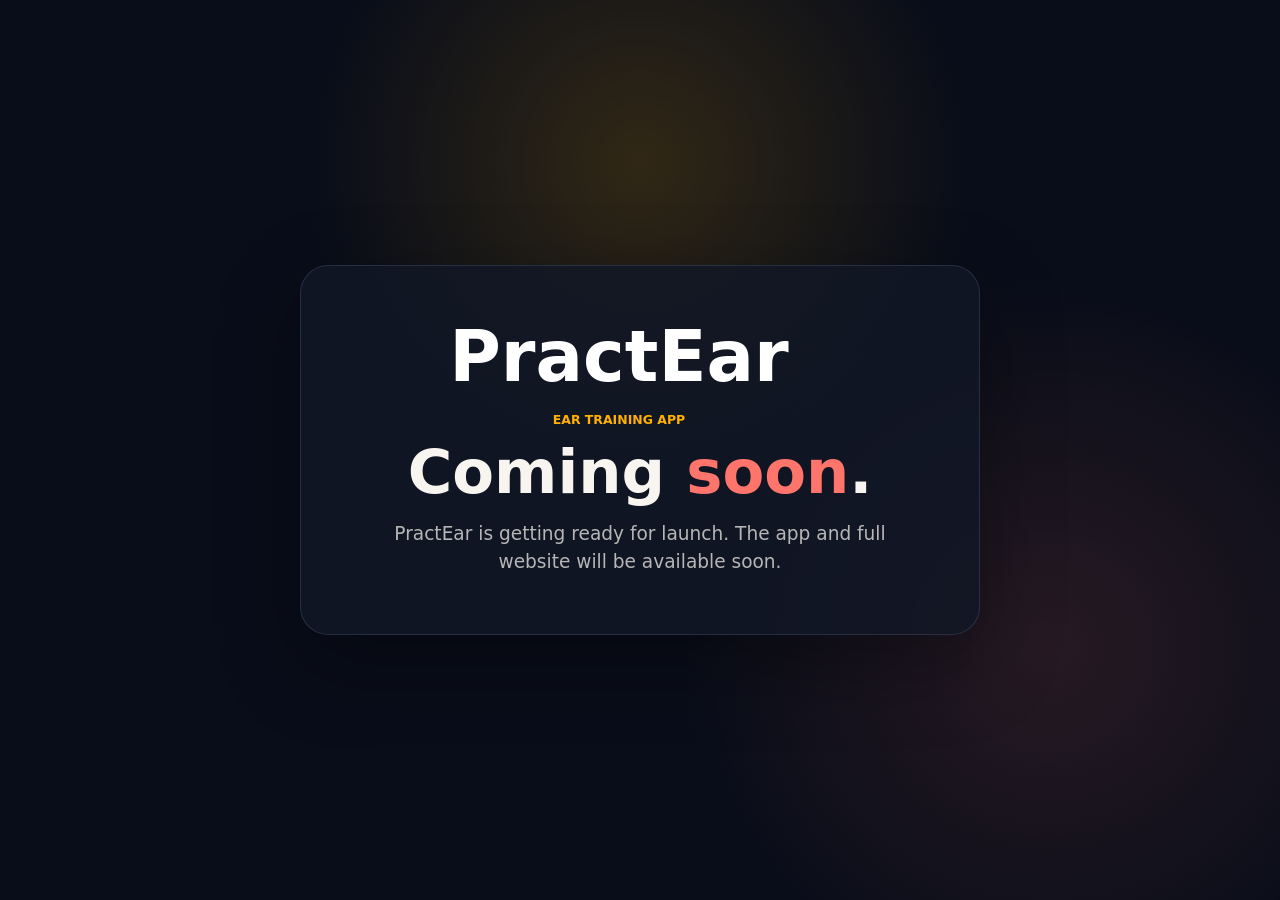
==== index.html @ 3c2254d3 "Rename index to index.html" ====
<!doctype html>
<html lang="en">
  <head>
    <meta charset="utf-8">
    <meta name="viewport" content="width=device-width, initial-scale=1">
    <meta
      name="description"
      content="PractEar is coming soon."
    >
    <meta name="theme-color" content="#090d19">
    <title>PractEar | Coming Soon</title>
    <style>
      :root {
        --bg: #090d19;
        --surface: rgba(18, 24, 39, 0.82);
        --line: rgba(132, 154, 214, 0.18);
        --text: #f8f4ef;
        --text-soft: rgba(248, 244, 239, 0.72);
        --accent: #ffb000;
        --accent-2: #ff756b;
      }

      * {
        box-sizing: border-box;
      }

      html,
      body {
        min-height: 100%;
      }

      body {
        display: grid;
        min-height: 100vh;
        margin: 0;
        place-items: center;
        background:
          radial-gradient(circle at 50% 18%, rgba(255, 176, 0, 0.16), transparent 34%),
          radial-gradient(circle at 82% 72%, rgba(255, 117, 107, 0.12), transparent 30%),
          var(--bg);
        color: var(--text);
        font-family: Inter, ui-sans-serif, system-ui, -apple-system, BlinkMacSystemFont, "Segoe UI", sans-serif;
        line-height: 1.5;
        padding: 24px;
      }

      main {
        width: min(100%, 680px);
        padding: clamp(32px, 6vw, 58px);
        border: 1px solid var(--line);
        border-radius: 28px;
        background: var(--surface);
        box-shadow: 0 28px 80px rgba(0, 0, 0, 0.34);
        text-align: center;
      }

      .brand {
        margin: 0 0 20px;
        color: #fff;
        font-size: clamp(2.25rem, 7vw, 4.4rem);
        font-weight: 900;
        letter-spacing: 0;
        line-height: 0.95;
      }

      .eyebrow {
        margin: 0 0 12px;
        color: var(--accent);
        font-size: 0.78rem;
        font-weight: 900;
        letter-spacing: 0;
        text-transform: uppercase;
      }

      h1 {
        margin: 0;
        font-size: clamp(2rem, 6vw, 3.8rem);
        line-height: 1;
        letter-spacing: 0;
      }

      p {
        margin: 18px auto 0;
        max-width: 520px;
        color: var(--text-soft);
        font-size: clamp(1rem, 2.4vw, 1.16rem);
      }

      .accent {
        color: var(--accent-2);
      }
    </style>
  </head>
  <body>
    <main aria-labelledby="coming-soon-title">
      <p class="brand">PractEar</p>
      <p class="eyebrow">Ear Training App</p>
      <h1 id="coming-soon-title">Coming <span class="accent">soon</span>.</h1>
      <p>PractEar is getting ready for launch. The app and full website will be available soon.</p>
    </main>
  </body>
</html>
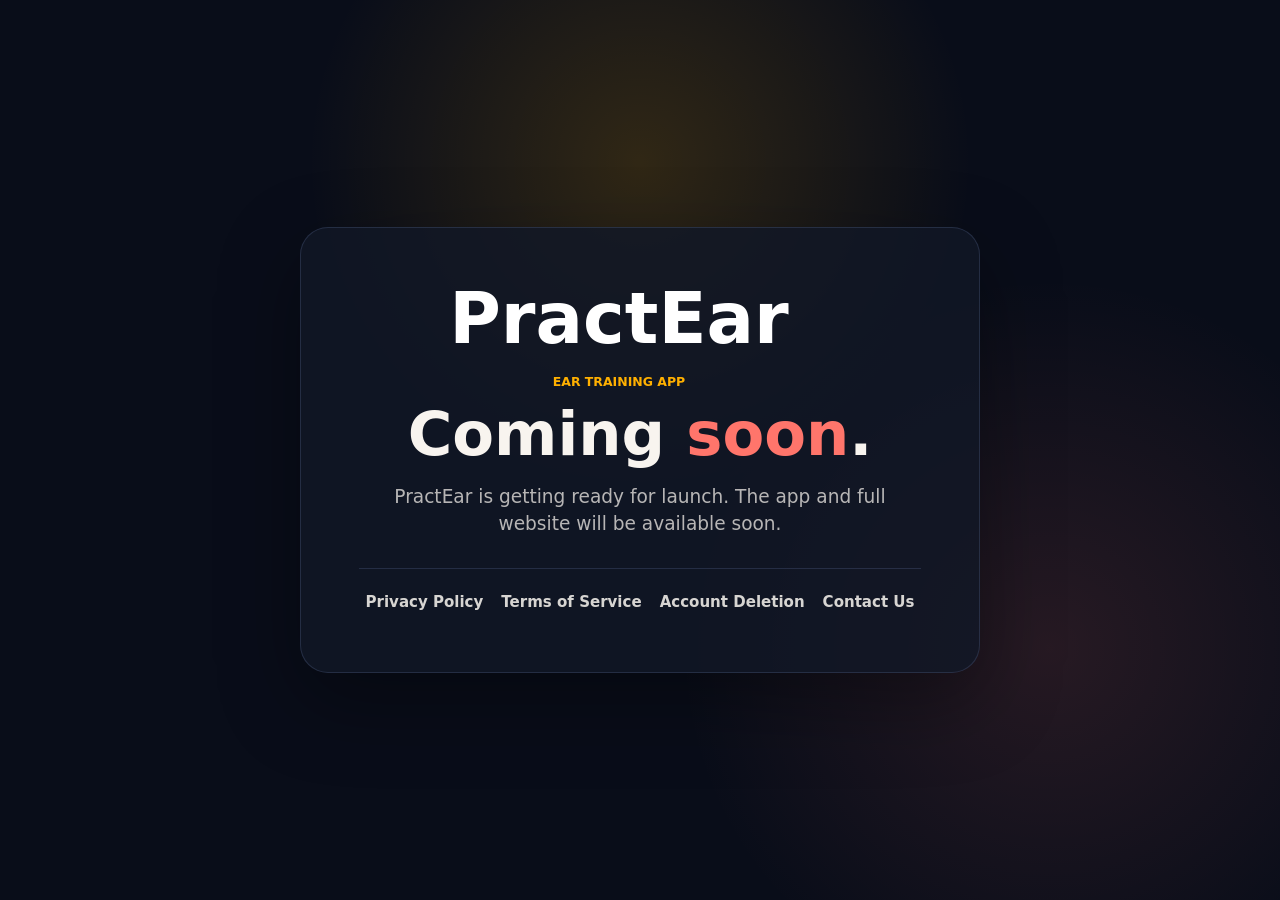
==== commit 8a0c2fa3: "Update index.html" ====
--- a/index.html
+++ b/index.html
@@ -89,6 +89,30 @@
       .accent {
         color: var(--accent-2);
       }
+
+      .legal-links {
+        display: flex;
+        flex-wrap: wrap;
+        justify-content: center;
+        gap: 12px 18px;
+        margin-top: 30px;
+        padding-top: 22px;
+        border-top: 1px solid var(--line);
+      }
+
+      .legal-links a {
+        color: rgba(248, 244, 239, 0.86);
+        font-size: 0.94rem;
+        font-weight: 700;
+        text-decoration: none;
+      }
+
+      .legal-links a:hover,
+      .legal-links a:focus-visible {
+        color: #fff;
+        text-decoration: underline;
+        text-underline-offset: 4px;
+      }
     </style>
   </head>
   <body>
@@ -97,6 +121,12 @@
       <p class="eyebrow">Ear Training App</p>
       <h1 id="coming-soon-title">Coming <span class="accent">soon</span>.</h1>
       <p>PractEar is getting ready for launch. The app and full website will be available soon.</p>
+      <nav class="legal-links" aria-label="Legal and support links">
+        <a href="/privacy-policy/">Privacy Policy</a>
+        <a href="/terms-of-service/">Terms of Service</a>
+        <a href="/account-deletion/">Account Deletion</a>
+        <a href="mailto:support@practear.com">Contact Us</a>
+      </nav>
     </main>
   </body>
 </html>
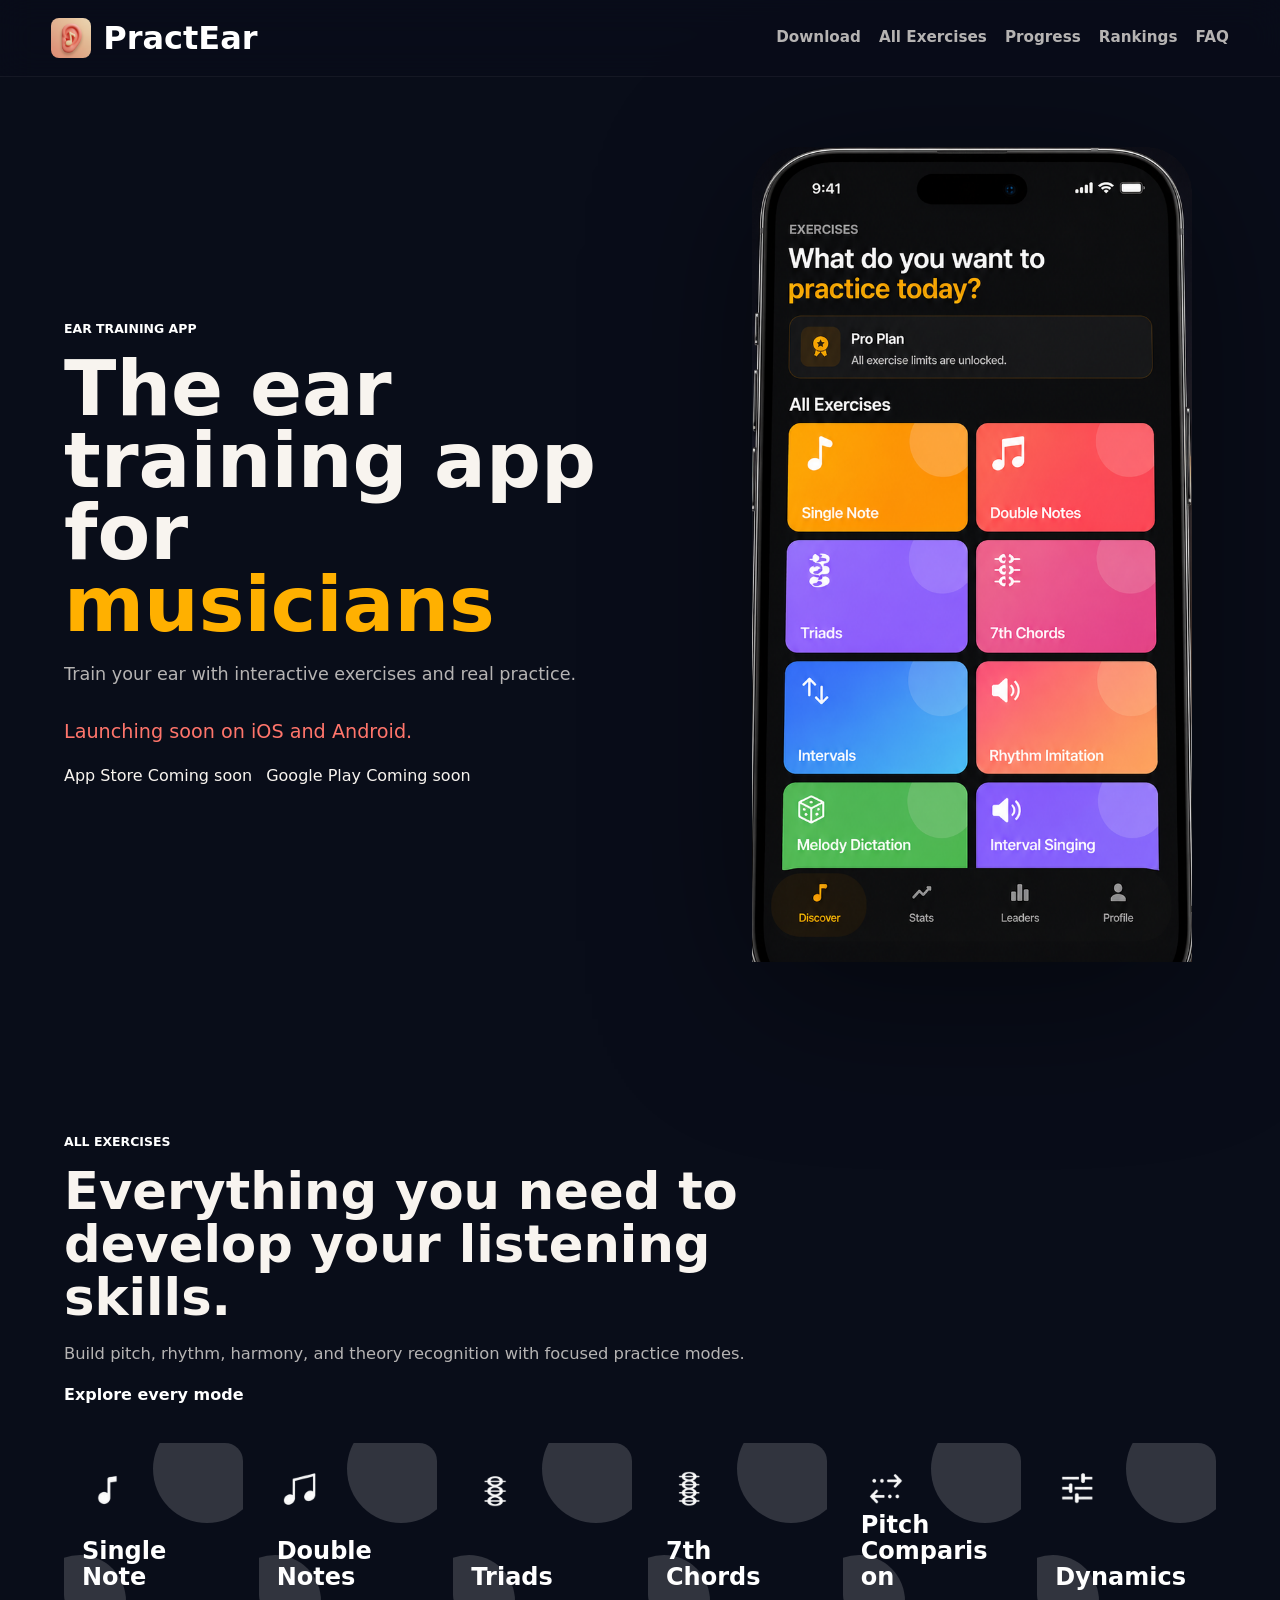
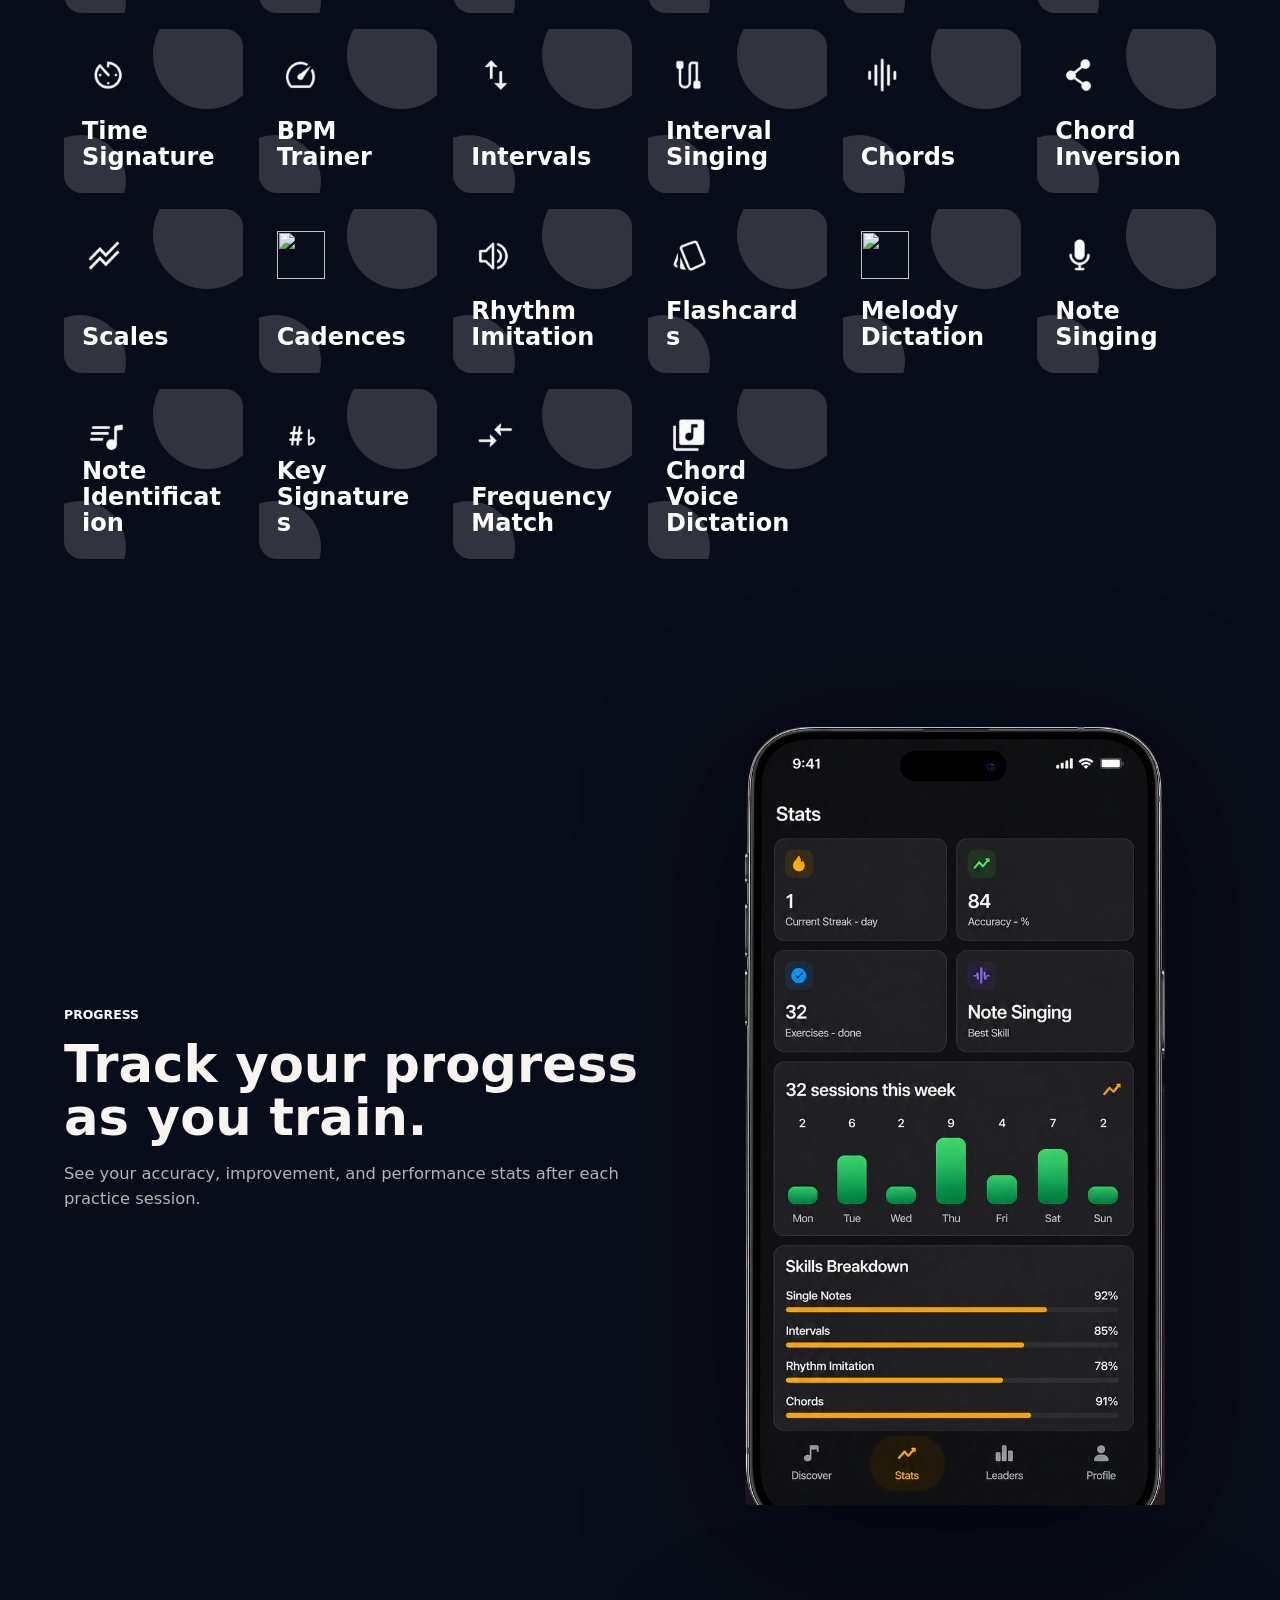
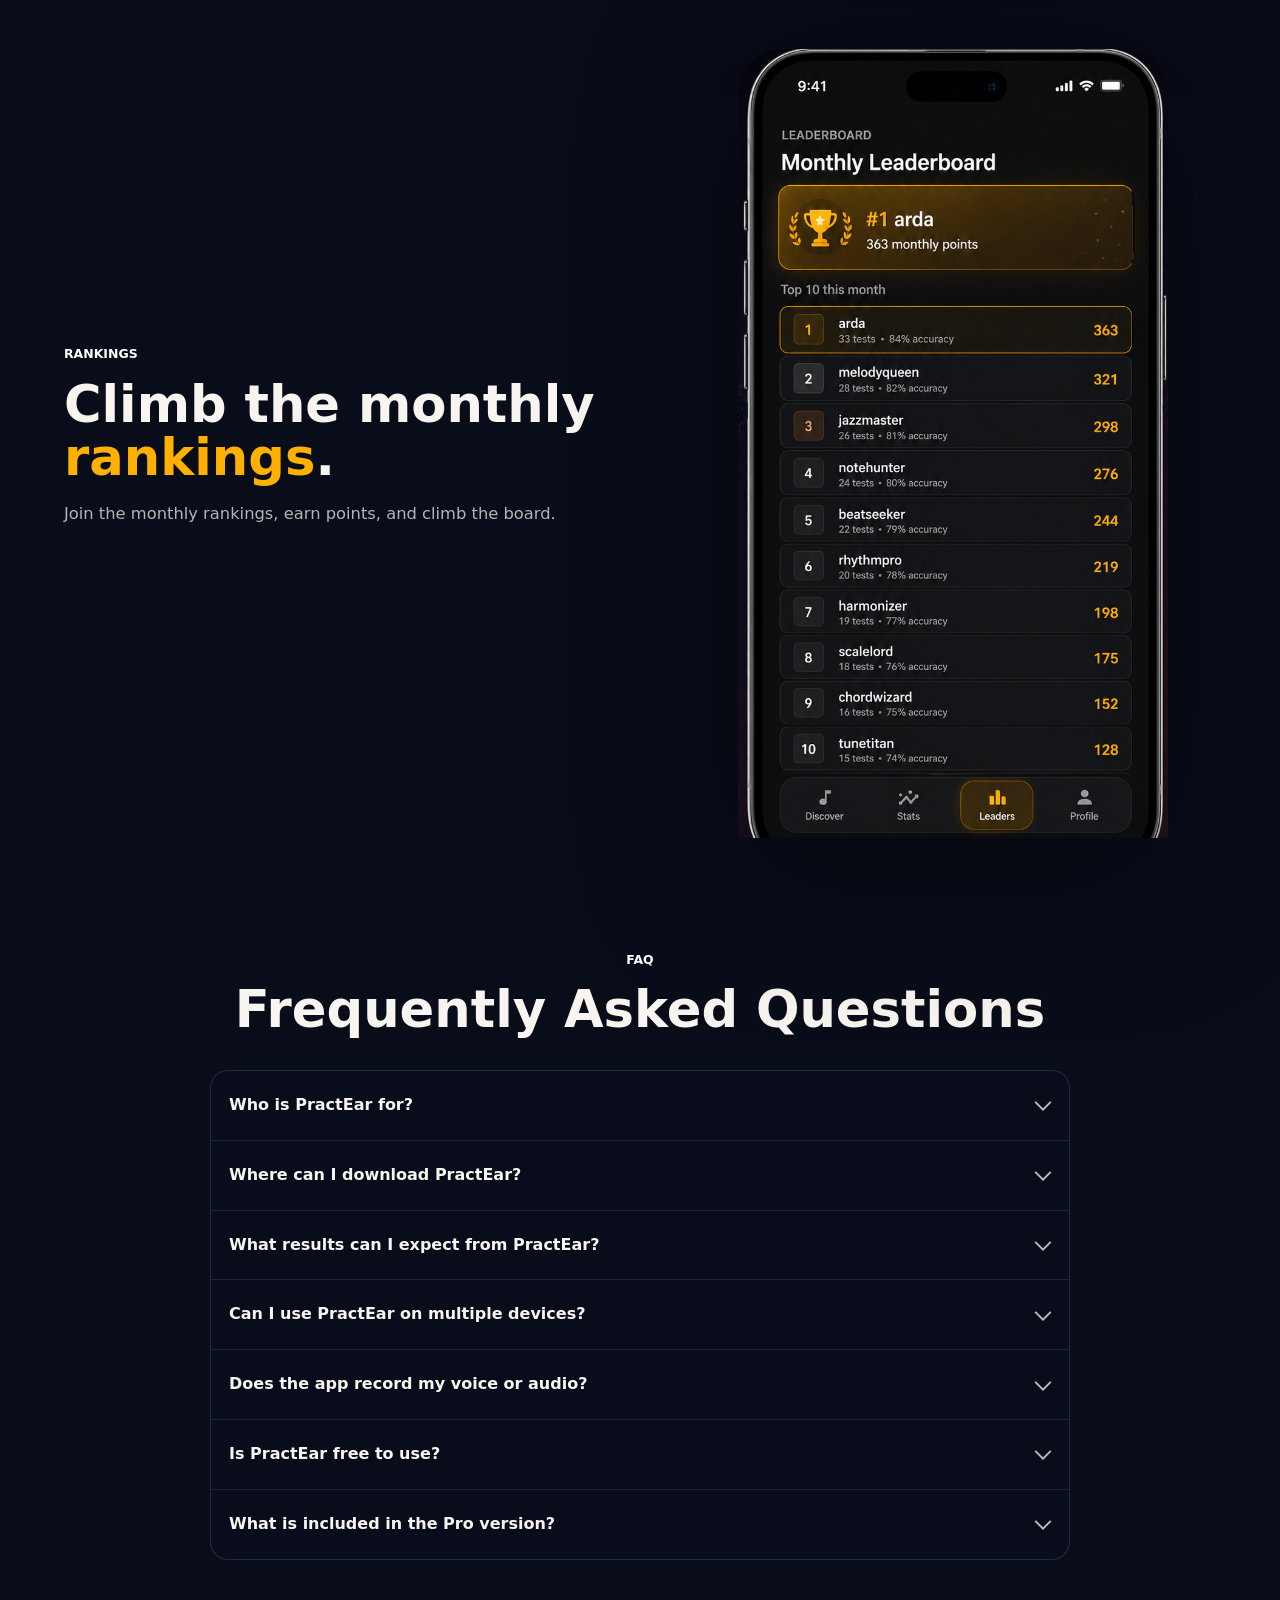
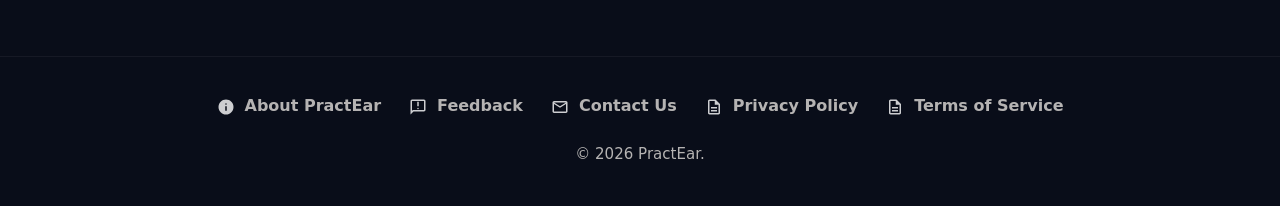
==== commit 003986f4: "Update index.html" ====
--- a/index.html
+++ b/index.html
@@ -5,128 +5,172 @@
     <meta name="viewport" content="width=device-width, initial-scale=1">
     <meta
       name="description"
-      content="PractEar is coming soon."
+      content="PractEar is an ear training app for musicians with interactive exercises, progress tracking, and monthly rankings."
     >
     <meta name="theme-color" content="#090d19">
-    <title>PractEar | Coming Soon</title>
-    <style>
-      :root {
-        --bg: #090d19;
-        --surface: rgba(18, 24, 39, 0.82);
-        --line: rgba(132, 154, 214, 0.18);
-        --text: #f8f4ef;
-        --text-soft: rgba(248, 244, 239, 0.72);
-        --accent: #ffb000;
-        --accent-2: #ff756b;
-      }
-
-      * {
-        box-sizing: border-box;
-      }
-
-      html,
-      body {
-        min-height: 100%;
-      }
-
-      body {
-        display: grid;
-        min-height: 100vh;
-        margin: 0;
-        place-items: center;
-        background:
-          radial-gradient(circle at 50% 18%, rgba(255, 176, 0, 0.16), transparent 34%),
-          radial-gradient(circle at 82% 72%, rgba(255, 117, 107, 0.12), transparent 30%),
-          var(--bg);
-        color: var(--text);
-        font-family: Inter, ui-sans-serif, system-ui, -apple-system, BlinkMacSystemFont, "Segoe UI", sans-serif;
-        line-height: 1.5;
-        padding: 24px;
-      }
-
-      main {
-        width: min(100%, 680px);
-        padding: clamp(32px, 6vw, 58px);
-        border: 1px solid var(--line);
-        border-radius: 28px;
-        background: var(--surface);
-        box-shadow: 0 28px 80px rgba(0, 0, 0, 0.34);
-        text-align: center;
-      }
-
-      .brand {
-        margin: 0 0 20px;
-        color: #fff;
-        font-size: clamp(2.25rem, 7vw, 4.4rem);
-        font-weight: 900;
-        letter-spacing: 0;
-        line-height: 0.95;
-      }
-
-      .eyebrow {
-        margin: 0 0 12px;
-        color: var(--accent);
-        font-size: 0.78rem;
-        font-weight: 900;
-        letter-spacing: 0;
-        text-transform: uppercase;
-      }
-
-      h1 {
-        margin: 0;
-        font-size: clamp(2rem, 6vw, 3.8rem);
-        line-height: 1;
-        letter-spacing: 0;
-      }
-
-      p {
-        margin: 18px auto 0;
-        max-width: 520px;
-        color: var(--text-soft);
-        font-size: clamp(1rem, 2.4vw, 1.16rem);
-      }
-
-      .accent {
-        color: var(--accent-2);
-      }
-
-      .legal-links {
-        display: flex;
-        flex-wrap: wrap;
-        justify-content: center;
-        gap: 12px 18px;
-        margin-top: 30px;
-        padding-top: 22px;
-        border-top: 1px solid var(--line);
-      }
-
-      .legal-links a {
-        color: rgba(248, 244, 239, 0.86);
-        font-size: 0.94rem;
-        font-weight: 700;
-        text-decoration: none;
-      }
-
-      .legal-links a:hover,
-      .legal-links a:focus-visible {
-        color: #fff;
-        text-decoration: underline;
-        text-underline-offset: 4px;
-      }
-    </style>
+    <title>PractEar | Ear Training App for Musicians</title>
+    <link rel="icon" href="assets/practear-logo.png">
+    <link rel="apple-touch-icon" href="assets/practear-logo.png">
+    <link rel="stylesheet" href="styles.css">
   </head>
   <body>
-    <main aria-labelledby="coming-soon-title">
-      <p class="brand">PractEar</p>
-      <p class="eyebrow">Ear Training App</p>
-      <h1 id="coming-soon-title">Coming <span class="accent">soon</span>.</h1>
-      <p>PractEar is getting ready for launch. The app and full website will be available soon.</p>
-      <nav class="legal-links" aria-label="Legal and support links">
-        <a href="/privacy-policy/">Privacy Policy</a>
-        <a href="/terms-of-service/">Terms of Service</a>
-        <a href="/account-deletion/">Account Deletion</a>
-        <a href="mailto:support@practear.com">Contact Us</a>
+    <header class="site-header">
+      <a class="brand" href="./" aria-label="PractEar home">
+        <img src="assets/practear-logo.png" alt="" aria-hidden="true">
+        <span>PractEar</span>
+      </a>
+      <nav class="nav-links" aria-label="Main navigation">
+        <a href="#download">Download</a>
+        <a href="#exercises">All Exercises</a>
+        <a href="#progress">Progress</a>
+        <a href="#leaderboard">Rankings</a>
+        <a href="#faq">FAQ</a>
       </nav>
+      <button class="menu-toggle" type="button" aria-label="Open menu" aria-expanded="false">
+        <span></span>
+        <span></span>
+        <span></span>
+      </button>
+    </header>
+
+    <div class="mobile-menu" hidden>
+      <a href="#download">Download</a>
+      <a href="#exercises">All Exercises</a>
+      <a href="#progress">Progress</a>
+      <a href="#leaderboard">Rankings</a>
+      <a href="#faq">FAQ</a>
+      <a href="about/">About</a>
+      <a href="feedback/">Feedback</a>
+    </div>
+
+    <main>
+      <section class="hero" id="download">
+        <div class="hero-copy">
+          <p class="eyebrow">Ear Training App</p>
+          <h1>The ear training app for <span class="accent">musicians</span></h1>
+          <p class="hero-lede">Train your ear with interactive exercises and real practice.</p>
+          <p class="hero-download">Launching soon on iOS and Android.</p>
+          <div class="hero-actions" aria-label="Store availability">
+            <span class="store-soon-badge" aria-label="App Store coming soon">
+              <span class="store-platform">App Store</span>
+              <span class="store-status">Coming soon</span>
+            </span>
+            <span class="store-soon-badge" aria-label="Google Play coming soon">
+              <span class="store-platform">Google Play</span>
+              <span class="store-status">Coming soon</span>
+            </span>
+          </div>
+        </div>
+        <div class="hero-showcase" aria-hidden="true">
+          <img class="phone-preview hero-phone-preview" src="assets/store-hero-phone.png" alt="">
+        </div>
+      </section>
+
+      <section class="section" id="exercises">
+        <div class="section-heading">
+          <p class="eyebrow">All Exercises</p>
+          <h2>Everything you need to develop your listening skills.</h2>
+          <p>Build pitch, rhythm, harmony, and theory recognition with focused practice modes.</p>
+          <a class="section-link" href="exercises/">Explore every mode</a>
+        </div>
+
+        <div class="exercise-grid large" aria-label="PractEar exercise modes">
+          <article class="exercise-card" style="--card-color: var(--ex-lilac)"><img class="exercise-icon" src="assets/exercise-icons/single-note.png" alt=""><strong>Single Note</strong></article>
+          <article class="exercise-card" style="--card-color: var(--ex-mustard)"><img class="exercise-icon" src="assets/exercise-icons/double-notes.png" alt=""><strong>Double Notes</strong></article>
+          <article class="exercise-card" style="--card-color: var(--ex-purple)"><img class="exercise-icon" src="assets/exercise-icons/triads.png" alt=""><strong>Triads</strong></article>
+          <article class="exercise-card" style="--card-color: var(--ex-orange)"><img class="exercise-icon" src="assets/exercise-icons/seventh-chords.png" alt=""><strong>7th Chords</strong></article>
+          <article class="exercise-card" style="--card-color: var(--ex-magenta)"><img class="exercise-icon" src="assets/exercise-icons/pitch-comparison.png" alt=""><strong>Pitch Comparison</strong></article>
+          <article class="exercise-card" style="--card-color: var(--ex-emerald)"><img class="exercise-icon" src="assets/exercise-icons/dynamics.png" alt=""><strong>Dynamics</strong></article>
+          <article class="exercise-card" style="--card-color: var(--ex-cyan)"><img class="exercise-icon" src="assets/exercise-icons/time-signature.png" alt=""><strong>Time Signature</strong></article>
+          <article class="exercise-card" style="--card-color: var(--ex-mustard)"><img class="exercise-icon" src="assets/exercise-icons/bpm-trainer.png" alt=""><strong>BPM Trainer</strong></article>
+          <article class="exercise-card" style="--card-color: var(--ex-orange)"><img class="exercise-icon" src="assets/exercise-icons/intervals.png" alt=""><strong>Intervals</strong></article>
+          <article class="exercise-card" style="--card-color: var(--ex-periwinkle)"><img class="exercise-icon" src="assets/exercise-icons/interval-singing.png" alt=""><strong>Interval Singing</strong></article>
+          <article class="exercise-card" style="--card-color: var(--ex-periwinkle)"><img class="exercise-icon" src="assets/exercise-icons/chords.png" alt=""><strong>Chords</strong></article>
+          <article class="exercise-card" style="--card-color: var(--ex-olive)"><img class="exercise-icon" src="assets/exercise-icons/chord-inversion.png" alt=""><strong>Chord Inversion</strong></article>
+          <article class="exercise-card" style="--card-color: var(--ex-teal)"><img class="exercise-icon" src="assets/exercise-icons/scales.png" alt=""><strong>Scales</strong></article>
+          <article class="exercise-card" style="--card-color: var(--ex-pink)"><img class="exercise-icon" src="assets/exercise-icons/cadences.png" alt=""><strong>Cadences</strong></article>
+          <article class="exercise-card" style="--card-color: var(--ex-rose)"><img class="exercise-icon" src="assets/exercise-icons/rhythm-imitation.png" alt=""><strong>Rhythm Imitation</strong></article>
+          <article class="exercise-card" style="--card-color: var(--ex-coral)"><img class="exercise-icon" src="assets/exercise-icons/flashcards.png" alt=""><strong>Flashcards</strong></article>
+          <article class="exercise-card" style="--card-color: var(--ex-amber)"><img class="exercise-icon" src="assets/exercise-icons/melody-dictation.png" alt=""><strong>Melody Dictation</strong></article>
+          <article class="exercise-card" style="--card-color: var(--ex-emerald)"><img class="exercise-icon" src="assets/exercise-icons/note-singing.png" alt=""><strong>Note Singing</strong></article>
+          <article class="exercise-card" style="--card-color: var(--ex-teal)"><img class="exercise-icon" src="assets/exercise-icons/note-identification.png" alt=""><strong>Note Identification</strong></article>
+          <article class="exercise-card" style="--card-color: var(--ex-green)"><img class="exercise-icon" src="assets/exercise-icons/key-signatures.png" alt=""><strong>Key Signatures</strong></article>
+          <article class="exercise-card" style="--card-color: var(--ex-coral)"><img class="exercise-icon" src="assets/exercise-icons/frequency-match.png" alt=""><strong>Frequency Match</strong></article>
+          <article class="exercise-card" style="--card-color: var(--ex-blue)"><img class="exercise-icon" src="assets/exercise-icons/chord-voice-dictation.png" alt=""><strong>Chord Voice Dictation</strong></article>
+        </div>
+      </section>
+
+      <section class="section progress-section" id="progress">
+        <div class="section-heading">
+          <p class="eyebrow">Progress</p>
+          <h2>Track your progress as you train.</h2>
+          <p>See your accuracy, improvement, and performance stats after each practice session.</p>
+        </div>
+        <div class="progress-visual">
+          <img class="phone-preview progress-phone-preview" src="assets/store-progress-phone.png" alt="PractEar weekly progress screen preview">
+        </div>
+      </section>
+
+      <section class="section leaderboard-section" id="leaderboard">
+        <div class="section-heading">
+          <p class="eyebrow">Rankings</p>
+          <h2>Climb the monthly <span class="accent">rankings</span>.</h2>
+          <p>Join the monthly rankings, earn points, and climb the board.</p>
+        </div>
+        <div class="leaderboard-visual">
+          <img class="phone-preview leaderboard-phone-preview" src="assets/leaderboard-phone.png" alt="PractEar monthly rankings screen preview">
+        </div>
+      </section>
+
+      <section class="section faq-section" id="faq">
+        <div class="section-heading centered">
+          <p class="eyebrow">FAQ</p>
+          <h2>Frequently Asked Questions</h2>
+        </div>
+        <div class="faq-list">
+          <details>
+            <summary>Who is PractEar for?</summary>
+            <p>PractEar is designed for anyone who wants to improve their musical ear, from complete beginners to experienced musicians.</p>
+          </details>
+          <details>
+            <summary>Where can I download PractEar?</summary>
+            <p>PractEar will be available on the App Store and Google Play. Stay tuned for the official release.</p>
+          </details>
+          <details>
+            <summary>What results can I expect from PractEar?</summary>
+            <p>With consistent practice, you will improve your ability to recognize intervals, chords, scales, and rhythms.</p>
+          </details>
+          <details>
+            <summary>Can I use PractEar on multiple devices?</summary>
+            <p>Yes. When you sign in with the same account, your progress can be synced across multiple devices. Sync availability may vary depending on platform support.</p>
+          </details>
+          <details>
+            <summary>Does the app record my voice or audio?</summary>
+            <p>No. PractEar uses your microphone for real-time analysis during exercises, but no audio is recorded, stored, or shared.</p>
+          </details>
+          <details>
+            <summary>Is PractEar free to use?</summary>
+            <p>PractEar offers a free version with limited features. You can upgrade to Pro to unlock the full experience.</p>
+          </details>
+          <details>
+            <summary>What is included in the Pro version?</summary>
+            <p>The Pro version unlocks all exercises and allows unlimited practice sessions.</p>
+          </details>
+        </div>
+      </section>
     </main>
+
+    <footer class="site-footer">
+      <div class="footer-links" aria-label="Footer navigation">
+        <a class="footer-link" href="about/"><span class="footer-icon" aria-hidden="true"><svg xmlns="http://www.w3.org/2000/svg" viewBox="0 -960 960 960"><path d="M440-280h80v-240h-80v240Zm40-320q17 0 28.5-11.5T520-640q0-17-11.5-28.5T480-680q-17 0-28.5 11.5T440-640q0 17 11.5 28.5T480-600Zm0 520q-83 0-156-31.5T197-197q-54-54-85.5-127T80-480q0-83 31.5-156T197-763q54-54 127-85.5T480-880q83 0 156 31.5T763-763q54 54 85.5 127T880-480q0 83-31.5 156T763-197q-54 54-127 85.5T480-80Z"/></svg></span>About PractEar</a>
+        <a class="footer-link" href="feedback/"><span class="footer-icon" aria-hidden="true"><svg xmlns="http://www.w3.org/2000/svg" viewBox="0 -960 960 960"><path d="M480-360q17 0 28.5-11.5T520-400q0-17-11.5-28.5T480-440q-17 0-28.5 11.5T440-400q0 17 11.5 28.5T480-360Zm-40-160h80v-240h-80v240ZM80-80v-720q0-33 23.5-56.5T160-880h640q33 0 56.5 23.5T880-800v480q0 33-23.5 56.5T800-240H240L80-80Zm126-240h594v-480H160v525l46-45Zm-46 0v-480 480Z"/></svg></span>Feedback</a>
+        <a class="footer-link" href="support/"><span class="footer-icon" aria-hidden="true"><svg xmlns="http://www.w3.org/2000/svg" viewBox="0 -960 960 960"><path d="M160-160q-33 0-56.5-23.5T80-240v-480q0-33 23.5-56.5T160-800h640q33 0 56.5 23.5T880-720v480q0 33-23.5 56.5T800-160H160Zm320-280L160-640v400h640v-400L480-440Zm0-80 320-200H160l320 200ZM160-640v-80 480-400Z"/></svg></span>Contact Us</a>
+        <a class="footer-link" href="privacy-policy/"><span class="footer-icon" aria-hidden="true"><svg xmlns="http://www.w3.org/2000/svg" viewBox="0 -960 960 960"><path d="M320-240h320v-80H320v80Zm0-160h320v-80H320v80ZM240-80q-33 0-56.5-23.5T160-160v-640q0-33 23.5-56.5T240-880h320l240 240v480q0 33-23.5 56.5T720-80H240Zm280-520v-200H240v640h480v-440H520ZM240-800v200-200 640-640Z"/></svg></span>Privacy Policy</a>
+        <a class="footer-link" href="terms-of-service/"><span class="footer-icon" aria-hidden="true"><svg xmlns="http://www.w3.org/2000/svg" viewBox="0 -960 960 960"><path d="M320-240h320v-80H320v80Zm0-160h320v-80H320v80ZM240-80q-33 0-56.5-23.5T160-160v-640q0-33 23.5-56.5T240-880h320l240 240v480q0 33-23.5 56.5T720-80H240Zm280-520v-200H240v640h480v-440H520ZM240-800v200-200 640-640Z"/></svg></span>Terms of Service</a>
+      </div>
+      <p class="copyright">© 2026 PractEar.</p>
+    </footer>
+
+    <script src="script.js"></script>
   </body>
 </html>
--- a/styles.css
+++ b/styles.css
@@ -0,0 +1,1071 @@
+:root {
+  --bg: #090d19;
+  --bg-soft: #141929;
+  --surface: #121827;
+  --surface-2: #171e2f;
+  --line: rgba(132, 154, 214, 0.18);
+  --text: #f8f4ef;
+  --text-soft: rgba(248, 244, 239, 0.72);
+  --accent: #ffb000;
+  --accent-2: #ff756b;
+  --green: #72f1bd;
+  --gold: #ffb000;
+  --red: #ff595f;
+  --purple: #a57df5;
+  --pink: #db65a5;
+  --blue: #5b8fea;
+  --peach: #ffb675;
+  --shadow: 0 24px 70px rgba(0, 0, 0, 0.34);
+}
+
+* {
+  box-sizing: border-box;
+}
+
+html {
+  scroll-behavior: smooth;
+  overflow-x: hidden;
+}
+
+body {
+  margin: 0;
+  background: var(--bg);
+  color: var(--text);
+  font-family: Inter, ui-sans-serif, system-ui, -apple-system, BlinkMacSystemFont, "Segoe UI", sans-serif;
+  line-height: 1.55;
+  user-select: none;
+  -webkit-user-select: none;
+}
+
+a {
+  color: inherit;
+}
+
+img,
+svg {
+  display: block;
+  max-width: 100%;
+}
+
+button,
+input,
+select,
+textarea {
+  font: inherit;
+}
+
+select,
+textarea {
+  user-select: none;
+  -webkit-user-select: none;
+}
+
+.site-header {
+  position: sticky;
+  top: 0;
+  z-index: 40;
+  display: flex;
+  align-items: center;
+  justify-content: space-between;
+  gap: 16px;
+  padding: 18px clamp(16px, 4vw, 64px);
+  background: rgba(9, 13, 25, 0.92);
+  border-bottom: 1px solid rgba(255, 255, 255, 0.05);
+  backdrop-filter: blur(16px);
+}
+
+.brand,
+.footer-brand {
+  display: inline-flex;
+  align-items: center;
+  gap: 12px;
+  color: #fff;
+  font-weight: 800;
+  text-decoration: none;
+}
+
+.brand img,
+.footer-brand img {
+  width: 40px;
+  height: 40px;
+  border-radius: 8px;
+  object-fit: cover;
+}
+
+.brand span {
+  font-size: 2rem;
+  line-height: 0.94;
+  letter-spacing: 0;
+  text-transform: none;
+}
+
+.nav-links {
+  display: flex;
+  flex-wrap: wrap;
+  justify-content: flex-end;
+  gap: 18px;
+  color: var(--text-soft);
+  font-size: 0.95rem;
+  font-weight: 700;
+}
+
+.nav-links a,
+.mobile-menu a {
+  text-decoration: none;
+}
+
+.nav-links a:hover,
+.mobile-menu a:hover {
+  color: var(--text);
+}
+
+.menu-toggle {
+  display: none;
+  width: 44px;
+  height: 44px;
+  padding: 0;
+  border: 0;
+  background: transparent;
+  color: var(--text);
+  cursor: pointer;
+}
+
+.menu-toggle span {
+  display: block;
+  width: 22px;
+  height: 2px;
+  margin: 5px auto;
+  border-radius: 999px;
+  background: currentColor;
+}
+
+.mobile-menu {
+  display: none;
+  padding: 12px 16px 16px;
+  background: rgba(9, 13, 25, 0.98);
+  border-bottom: 1px solid rgba(255, 255, 255, 0.05);
+}
+
+.mobile-menu.is-open {
+  display: grid;
+  gap: 12px;
+}
+
+.mobile-menu a {
+  color: var(--text-soft);
+  font-weight: 700;
+}
+
+.hero {
+  display: grid;
+  grid-template-columns: minmax(0, 1.08fr) minmax(360px, 0.92fr);
+  align-items: center;
+  gap: clamp(40px, 7vw, 104px);
+  width: min(100%, 1360px);
+  min-height: min(860px, calc(100vh - 77px));
+  margin: 0 auto;
+  padding: 70px clamp(24px, 5vw, 80px) 74px;
+}
+
+.hero-copy {
+  max-width: 720px;
+}
+
+.eyebrow {
+  margin: 0 0 14px;
+  color: #fff;
+  font-size: 0.78rem;
+  font-weight: 900;
+  letter-spacing: 0;
+  text-transform: uppercase;
+}
+
+h1,
+h2,
+h3,
+p,
+summary,
+strong {
+  overflow-wrap: anywhere;
+}
+
+h1 {
+  margin: 0;
+  max-width: 780px;
+  font-size: clamp(4rem, 6vw, 5.9rem);
+  line-height: 0.94;
+  letter-spacing: 0;
+}
+
+.accent {
+  color: var(--accent);
+}
+
+.hero-lede {
+  margin: 20px 0 0;
+  color: var(--text-soft);
+  font-size: 1.1rem;
+}
+
+.hero-download {
+  margin: 28px 0 0;
+  color: var(--accent-2);
+  font-size: 1.2rem;
+  font-weight: 500;
+}
+
+.hero-actions {
+  display: flex;
+  flex-wrap: wrap;
+  gap: 14px;
+  margin-top: 18px;
+}
+
+.store-badge {
+  display: inline-flex;
+  align-items: center;
+  height: 48px;
+}
+
+.store-badge img {
+  display: block;
+  width: auto;
+  height: 100%;
+}
+
+.hero-showcase {
+  display: grid;
+  place-items: center;
+  align-self: center;
+}
+
+.phone-preview {
+  display: block;
+  width: 100%;
+  height: auto;
+  filter: drop-shadow(0 32px 80px rgba(0, 0, 0, 0.45));
+}
+
+.hero-phone-preview {
+  max-width: 440px;
+}
+
+.exercise-grid {
+  display: grid;
+  gap: 16px;
+}
+
+.exercise-grid.compact {
+  grid-template-columns: repeat(2, 1fr);
+}
+
+.exercise-grid.large {
+  grid-template-columns: repeat(auto-fit, minmax(168px, 1fr));
+  margin-top: 36px;
+}
+
+.exercise-card {
+  position: relative;
+  display: flex;
+  min-height: 164px;
+  flex-direction: column;
+  justify-content: space-between;
+  overflow: hidden;
+  padding: 22px 18px;
+  border-radius: 18px;
+  color: #fff;
+}
+
+.exercise-grid.compact .exercise-card {
+  min-height: 158px;
+  border-radius: 16px;
+}
+
+.exercise-card::before,
+.exercise-card::after {
+  position: absolute;
+  border-radius: 999px;
+  background: rgba(255, 255, 255, 0.16);
+  content: "";
+}
+
+.exercise-card::before {
+  top: -28px;
+  right: -18px;
+  width: 108px;
+  height: 108px;
+}
+
+.exercise-card::after {
+  bottom: -34px;
+  left: -30px;
+  width: 92px;
+  height: 92px;
+}
+
+.exercise-glyph,
+.exercise-icon,
+.exercise-card strong {
+  position: relative;
+  z-index: 1;
+}
+
+.exercise-glyph {
+  font-size: 2.45rem;
+  font-weight: 900;
+  line-height: 1;
+}
+
+.exercise-icon {
+  width: 48px;
+  height: 48px;
+  object-fit: contain;
+}
+
+.exercise-icon.dark-icon {
+  filter: brightness(0) saturate(100%);
+  opacity: 0.82;
+}
+
+.exercise-card strong {
+  font-size: 1.5rem;
+  line-height: 1.08;
+}
+
+.exercise-grid.compact .exercise-card strong {
+  font-size: 1rem;
+}
+
+.note-card {
+  background: var(--gold);
+}
+
+.double-card {
+  background: var(--red);
+}
+
+.triad-card {
+  background: var(--purple);
+}
+
+.chord-card {
+  background: var(--pink);
+}
+
+.blue-card {
+  background: var(--blue);
+}
+
+.peach-card {
+  background: linear-gradient(135deg, #ff8d78, var(--peach));
+}
+
+.mint-card {
+  background: linear-gradient(135deg, #46c8a8, #79e3c8);
+}
+
+.emerald-card {
+  background: linear-gradient(135deg, #35c46f, #69df93);
+}
+
+.amber-card {
+  background: linear-gradient(135deg, #c58a18, #ffb547);
+}
+
+.navy-card {
+  background: linear-gradient(135deg, #3562d9, #4da0ff);
+}
+
+.teal-card {
+  background: linear-gradient(135deg, #008b89, #34c7c4);
+}
+
+.rose-card {
+  background: linear-gradient(135deg, #d85783, #ff8cb0);
+}
+
+.slate-card {
+  background: linear-gradient(135deg, #45546b, #6a7f97);
+}
+
+.violet-card {
+  background: linear-gradient(135deg, #7a54ff, #b287ff);
+}
+
+.coral-card {
+  background: linear-gradient(135deg, #ff6d5f, #ff9f78);
+}
+
+.lilac-card {
+  background: linear-gradient(135deg, #8b73ff, #c98fff);
+}
+
+.plum-card {
+  background: linear-gradient(135deg, #8350d7, #bc62dc);
+}
+
+.sky-card {
+  background: linear-gradient(135deg, #4e8cea, #79bdf8);
+}
+
+.cream-card {
+  background: linear-gradient(135deg, #d3b072, #f0d5a1);
+  color: #fff;
+}
+
+.tabbar {
+  position: absolute;
+  right: 0;
+  bottom: 0;
+  left: 0;
+  display: grid;
+  grid-template-columns: repeat(4, 1fr);
+  gap: 2px;
+  min-height: 74px;
+  padding: 9px 14px 14px;
+  background: rgba(19, 19, 22, 0.98);
+  color: rgba(255, 255, 255, 0.62);
+}
+
+.tabbar span {
+  display: grid;
+  place-items: center;
+  font-weight: 900;
+}
+
+.tabbar .active {
+  border-radius: 999px;
+  background: rgba(255, 176, 0, 0.18);
+  color: var(--gold);
+}
+
+.section {
+  width: min(100%, 1360px);
+  margin: 0 auto;
+  padding: 96px clamp(24px, 5vw, 80px);
+}
+
+.section-heading {
+  max-width: 820px;
+}
+
+.section-heading.centered {
+  margin: 0 auto;
+  text-align: center;
+}
+
+.section-heading h2 {
+  margin: 0;
+  font-size: clamp(2.6rem, 4vw, 4rem);
+  line-height: 1.04;
+  letter-spacing: 0;
+}
+
+.section-heading p:not(.eyebrow) {
+  color: var(--text-soft);
+  font-size: 1.02rem;
+}
+
+.section-link {
+  color: #fff;
+  font-weight: 800;
+  text-decoration: none;
+}
+
+.progress-section {
+  display: grid;
+  grid-template-columns: minmax(0, 1fr) minmax(360px, 0.78fr);
+  gap: clamp(36px, 6vw, 88px);
+  align-items: center;
+  padding-top: 72px;
+  padding-bottom: 72px;
+}
+
+.progress-grid {
+  display: grid;
+  gap: 14px;
+  justify-items: center;
+}
+
+.progress-card,
+.feedback-form {
+  display: grid;
+  gap: 12px;
+  padding: 24px;
+  border: 1px solid var(--line);
+  border-radius: 18px;
+  background: var(--surface);
+}
+
+.progress-card strong {
+  font-size: 1.15rem;
+}
+
+.progress-card p {
+  margin: 0;
+  color: var(--text-soft);
+}
+
+.image-card {
+  grid-column: 1 / -1;
+  overflow: hidden;
+  padding: 0;
+  place-items: center;
+  background: transparent;
+  border: 0;
+}
+
+.image-card img {
+  display: block;
+  width: min(100%, 440px);
+  height: auto;
+}
+
+.progress-phone-preview {
+  max-width: 420px;
+}
+
+.leaderboard-section {
+  display: grid;
+  grid-template-columns: minmax(0, 0.92fr) minmax(360px, 0.88fr);
+  justify-items: stretch;
+  gap: clamp(36px, 6vw, 88px);
+  align-items: center;
+  padding-top: 72px;
+  padding-bottom: 82px;
+  text-align: left;
+}
+
+.leaderboard-visual {
+  display: grid;
+  place-items: center;
+}
+
+.leaderboard-phone-preview {
+  max-width: 430px;
+}
+
+label {
+  font-weight: 800;
+}
+
+select,
+textarea {
+  width: 100%;
+  border: 1px solid rgba(255, 255, 255, 0.1);
+  border-radius: 12px;
+  background: var(--surface-2);
+  color: var(--text);
+}
+
+select {
+  min-height: 50px;
+  padding: 0 12px;
+}
+
+textarea {
+  min-height: 160px;
+  padding: 12px;
+  resize: vertical;
+}
+
+.primary-button {
+  display: inline-flex;
+  align-items: center;
+  justify-content: center;
+  min-height: 48px;
+  padding: 0 18px;
+  border: 0;
+  border-radius: 999px;
+  color: #fff;
+  font-weight: 800;
+  text-decoration: none;
+  cursor: pointer;
+}
+
+.primary-button {
+  background: var(--accent-2);
+}
+
+.primary-button:hover {
+  background: #e45f56;
+}
+
+.form-message {
+  min-height: 24px;
+  margin: 0;
+  color: #ffd57a;
+  font-weight: 800;
+}
+
+.faq-section {
+  padding-top: 30px;
+}
+
+.faq-list {
+  max-width: 860px;
+  margin: 34px auto 0;
+  border: 1px solid rgba(108, 131, 185, 0.26);
+  border-radius: 18px;
+  overflow: hidden;
+  background: rgba(10, 15, 28, 0.72);
+}
+
+.faq-list details + details {
+  border-top: 1px solid rgba(108, 131, 185, 0.2);
+}
+
+.faq-list summary {
+  position: relative;
+  cursor: pointer;
+  padding: 22px 64px 22px 18px;
+  font-size: 1rem;
+  font-weight: 800;
+  list-style: none;
+}
+
+.faq-list summary::-webkit-details-marker {
+  display: none;
+}
+
+.faq-list summary::after {
+  position: absolute;
+  top: 50%;
+  right: 20px;
+  width: 10px;
+  height: 10px;
+  border-right: 2px solid rgba(255, 255, 255, 0.72);
+  border-bottom: 2px solid rgba(255, 255, 255, 0.72);
+  transform: translateY(-70%) rotate(45deg);
+  content: "";
+}
+
+.faq-list details[open] summary::after {
+  transform: translateY(-28%) rotate(225deg);
+}
+
+.faq-list p {
+  margin: 0;
+  padding: 0 18px 22px;
+  color: var(--text-soft);
+}
+
+.site-footer {
+  display: grid;
+  justify-items: center;
+  gap: 22px;
+  padding: 36px clamp(16px, 4vw, 64px) 40px;
+  border-top: 1px solid rgba(255, 255, 255, 0.05);
+}
+
+.footer-links {
+  display: grid;
+  grid-template-columns: repeat(5, minmax(0, auto));
+  gap: 14px 28px;
+  justify-content: center;
+  max-width: 1120px;
+}
+
+.footer-link {
+  display: inline-flex;
+  align-items: center;
+  justify-content: center;
+  min-height: 28px;
+  color: var(--text-soft);
+  font-weight: 700;
+  text-decoration: none;
+  text-align: center;
+}
+
+.footer-link::before {
+  display: none;
+}
+
+.footer-icon {
+  display: inline-grid;
+  width: 18px;
+  height: 18px;
+  margin-right: 10px;
+  place-items: center;
+  color: rgba(255, 255, 255, 0.8);
+}
+
+.footer-icon svg {
+  width: 18px;
+  height: 18px;
+  fill: currentColor;
+}
+.footer-link:hover {
+  color: var(--text);
+}
+
+.copyright {
+  margin: 0;
+  color: var(--text-soft);
+  font-size: 0.94rem;
+  text-align: center;
+}
+
+.policy-page {
+  display: grid;
+  justify-items: center;
+  align-content: start;
+  min-height: 100vh;
+  padding: 0 16px 32px;
+  background: var(--bg);
+}
+
+.subpage-shell {
+  width: calc(100% + 32px);
+  margin: 0 -16px 28px;
+}
+
+.subpage-header {
+  display: flex;
+  align-items: center;
+  justify-content: space-between;
+  width: 100%;
+  padding: 18px clamp(16px, 4vw, 64px);
+  background: rgba(9, 13, 25, 0.92);
+  border-bottom: 1px solid rgba(255, 255, 255, 0.05);
+  backdrop-filter: blur(16px);
+}
+
+.subpage-header .menu-toggle {
+  display: block;
+}
+
+.subpage-shell .mobile-menu {
+  padding-inline: clamp(16px, 4vw, 64px);
+}
+
+.policy-card {
+  width: min(860px, 100%);
+  padding: 38px 34px;
+  border: 1px solid var(--line);
+  border-radius: 24px;
+  background: var(--surface);
+  box-shadow: 0 24px 70px rgba(0, 0, 0, 0.22);
+}
+
+.feedback-card {
+  display: grid;
+  gap: 18px;
+}
+
+.exercise-guide-card {
+  width: min(1120px, 100%);
+}
+
+.policy-card h1 {
+  margin-bottom: 18px;
+  font-size: 2.6rem;
+}
+
+.policy-card p {
+  margin: 0 0 14px;
+  color: var(--text-soft);
+}
+
+.policy-card strong {
+  color: var(--text);
+}
+
+.policy-back,
+.policy-link {
+  color: #fff;
+  font-weight: 800;
+  text-decoration: none;
+}
+
+.policy-back {
+  display: inline-flex;
+  align-items: center;
+  min-height: 44px;
+  width: fit-content;
+  margin-top: 16px;
+  padding: 0 16px;
+  border: 1px solid rgba(255, 255, 255, 0.1);
+  border-radius: 999px;
+  background: rgba(255, 255, 255, 0.04);
+  color: var(--text-soft);
+}
+
+.subpage-footer {
+  display: grid;
+  justify-items: center;
+  width: min(1120px, 100%);
+  margin-top: 26px;
+  padding-bottom: 10px;
+}
+
+.subpage-footer .footer-links {
+  justify-content: center;
+}
+
+.exercise-guide-grid {
+  display: grid;
+  grid-template-columns: repeat(2, minmax(0, 1fr));
+  gap: 16px;
+  margin-top: 22px;
+}
+
+.exercise-guide-grid article {
+  padding: 18px;
+  border: 1px solid rgba(255, 255, 255, 0.08);
+  border-radius: 18px;
+  background: var(--surface-2);
+}
+
+.exercise-guide-grid strong {
+  display: block;
+  margin-bottom: 8px;
+  font-size: 1.05rem;
+}
+
+.exercise-guide-grid p {
+  margin: 0;
+}
+
+.about-points {
+  display: grid;
+  gap: 14px;
+  margin-top: 22px;
+}
+
+.about-points article {
+  padding: 18px;
+  border: 1px solid rgba(255, 255, 255, 0.08);
+  border-radius: 18px;
+  background: var(--surface-2);
+}
+
+.about-points strong {
+  display: block;
+  margin-bottom: 8px;
+  font-size: 1.05rem;
+}
+
+.about-points p {
+  margin: 0;
+}
+
+@media (max-width: 980px) {
+  .hero,
+  .progress-section,
+  .leaderboard-section {
+    grid-template-columns: 1fr;
+  }
+
+  .hero {
+    min-height: auto;
+  }
+
+  .progress-section,
+  .leaderboard-section {
+    padding-top: 64px;
+    padding-bottom: 64px;
+  }
+
+  .hero-showcase {
+    align-self: center;
+  }
+
+  .progress-section .section-heading,
+  .leaderboard-section .section-heading {
+    max-width: 760px;
+    margin: 0 auto;
+    text-align: center;
+  }
+
+  .exercise-grid.large {
+    grid-template-columns: repeat(3, 1fr);
+  }
+
+  .site-footer {
+    justify-items: center;
+  }
+
+  .footer-links {
+    grid-template-columns: repeat(3, minmax(0, 1fr));
+    width: 100%;
+    max-width: none;
+    justify-content: center;
+  }
+}
+
+@media (max-width: 760px) {
+  .nav-links {
+    display: none;
+  }
+
+  .menu-toggle {
+    display: block;
+  }
+
+  .hero {
+    gap: 34px;
+    padding: 36px 16px 58px;
+  }
+
+  .hero-copy {
+    text-align: center;
+  }
+
+  .brand span {
+    font-size: 1.55rem;
+  }
+
+  h1 {
+    margin-inline: auto;
+    font-size: 3.3rem;
+  }
+
+  .hero-lede {
+    margin-inline: auto;
+  }
+
+  .hero-actions {
+    justify-content: center;
+  }
+
+  .hero-phone-preview {
+    max-width: 340px;
+  }
+
+  .progress-phone-preview {
+    max-width: 320px;
+  }
+
+  .leaderboard-section {
+    gap: 26px;
+    padding-top: 42px;
+    padding-bottom: 58px;
+    text-align: center;
+  }
+
+  .leaderboard-phone-preview {
+    max-width: 320px;
+  }
+
+  .exercise-grid.large,
+  .exercise-grid.compact {
+    grid-template-columns: repeat(2, 1fr);
+  }
+
+  .section-heading h2 {
+    font-size: 2.25rem;
+  }
+
+  .section {
+    padding: 66px 16px;
+  }
+
+  .footer-links {
+    grid-template-columns: repeat(2, minmax(0, 1fr));
+  }
+
+  .exercise-guide-grid {
+    grid-template-columns: 1fr;
+  }
+}
+
+@media (max-width: 540px) {
+  .brand span {
+    font-size: 0.92rem;
+  }
+
+  h1 {
+    font-size: 2.75rem;
+  }
+
+  .hero-download {
+    font-size: 1rem;
+  }
+
+  .store-badge {
+    height: 42px;
+  }
+
+  .exercise-card {
+    min-height: 148px;
+    padding: 18px 14px;
+    border-radius: 16px;
+  }
+
+  .exercise-card strong {
+    font-size: 1.12rem;
+  }
+
+  .exercise-glyph {
+    font-size: 2rem;
+  }
+
+  .exercise-icon {
+    width: 42px;
+    height: 42px;
+  }
+
+  .faq-list summary {
+    font-size: 0.95rem;
+  }
+
+  .footer-links {
+    grid-template-columns: 1fr;
+  }
+
+  .policy-card h1 {
+    font-size: 2rem;
+  }
+
+  .policy-card {
+    padding: 26px 18px;
+    border-radius: 20px;
+  }
+
+  .policy-back {
+    justify-content: center;
+    width: 100%;
+  }
+}
+
+.subpage-footer .footer-links {
+  grid-template-columns: repeat(5, minmax(0, auto));
+  justify-content: center;
+}
+
+.subpage-footer .footer-link {
+  justify-self: center;
+}
+
+@media (max-width: 760px) {
+  .site-footer {
+    justify-items: center;
+  }
+
+  .footer-links {
+    grid-template-columns: 1fr;
+    justify-items: center;
+    width: 100%;
+  }
+
+  .subpage-footer .footer-links {
+    grid-template-columns: 1fr;
+    justify-items: center;
+    width: 100%;
+  }
+
+  .support-footer {
+    margin-top: 58px;
+  }
+
+  .leaderboard-section {
+    padding-top: 12px;
+  }
+}
+
+@media (max-width: 540px) {
+  .subpage-footer .footer-links {
+    grid-template-columns: 1fr;
+  }
+}
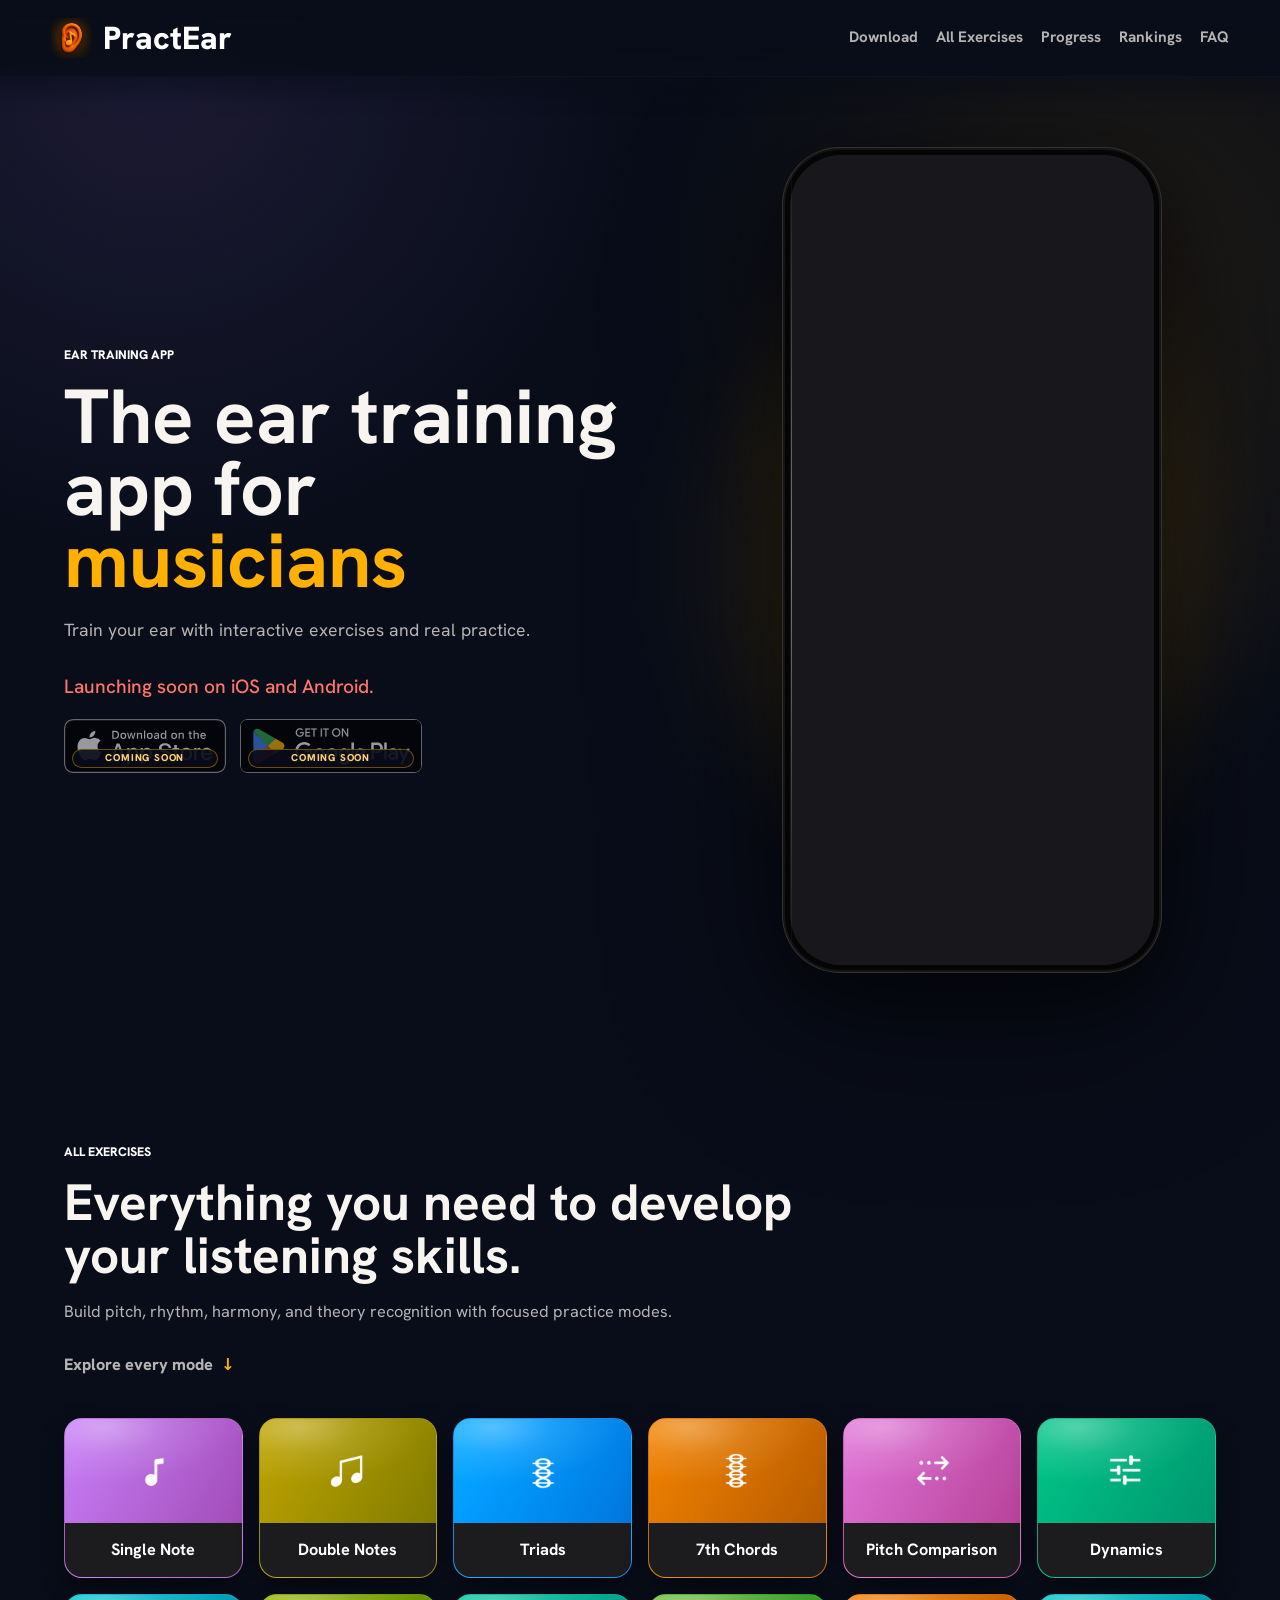
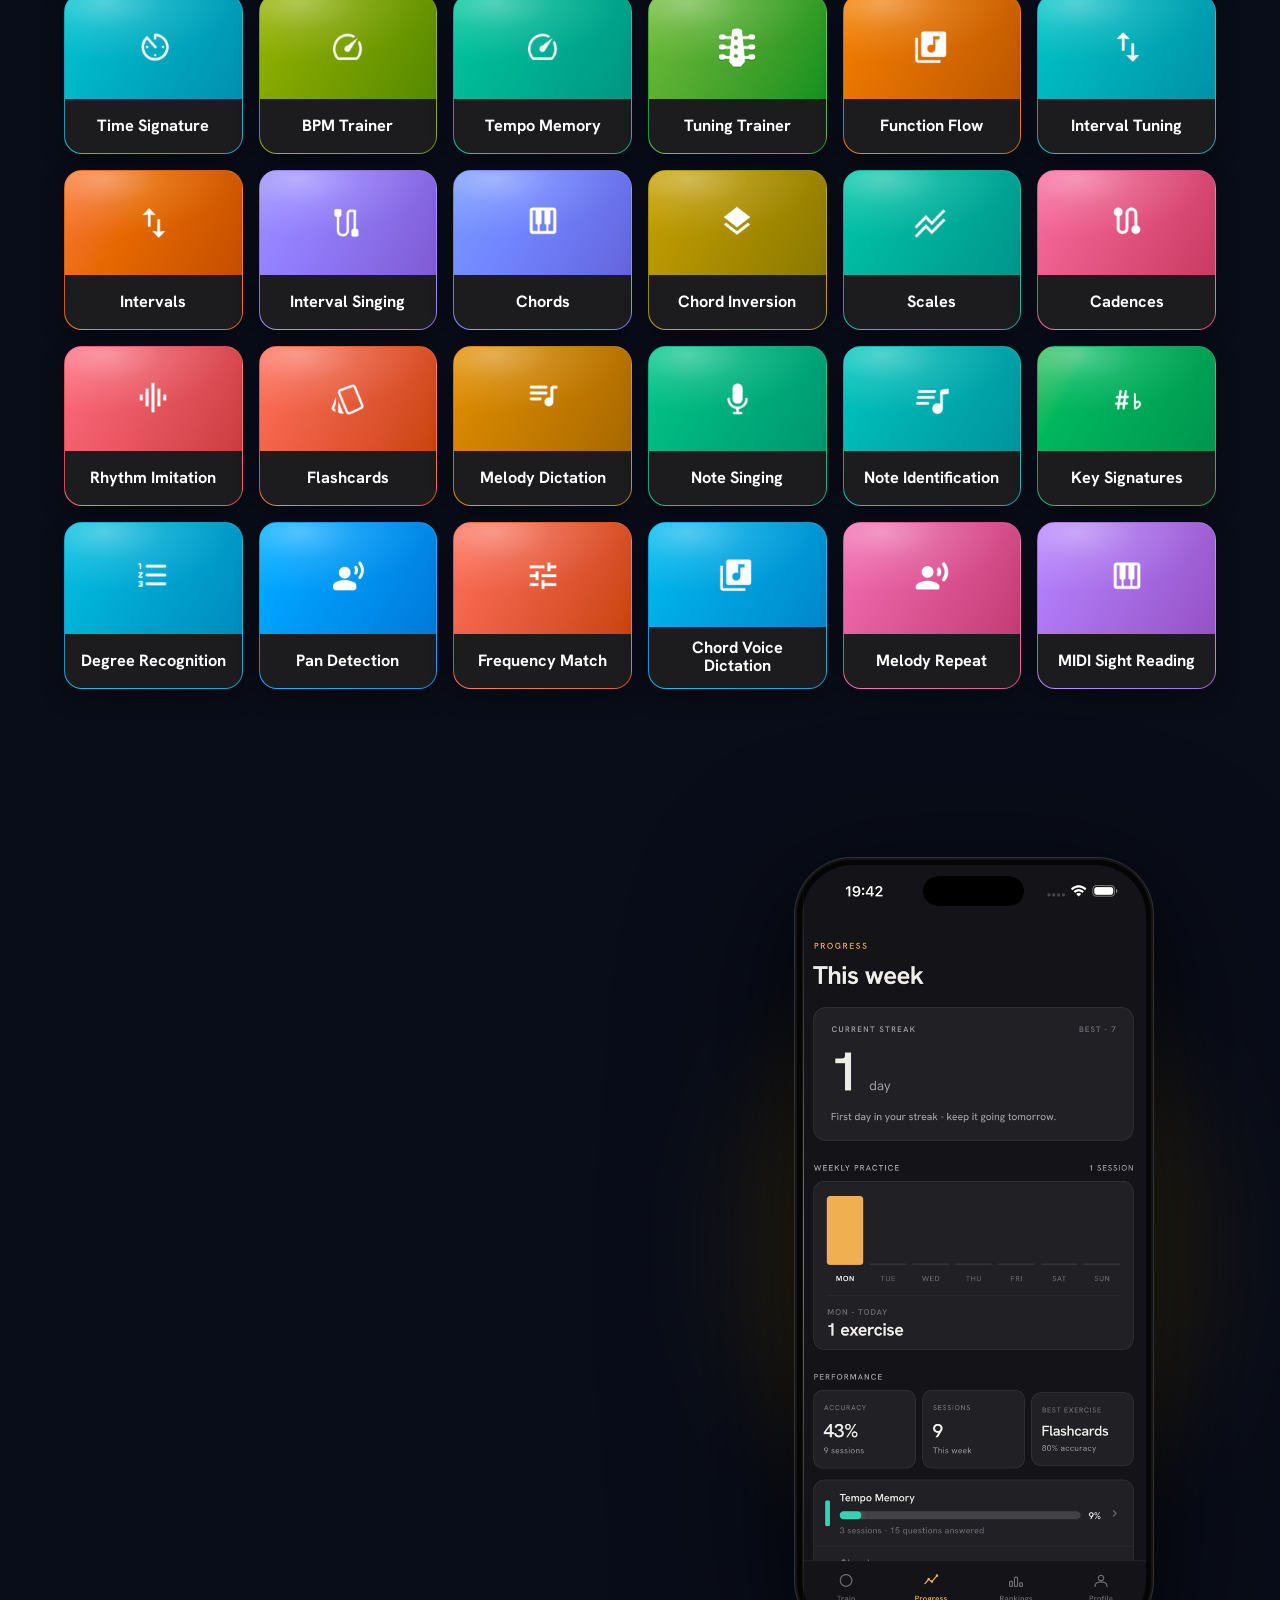
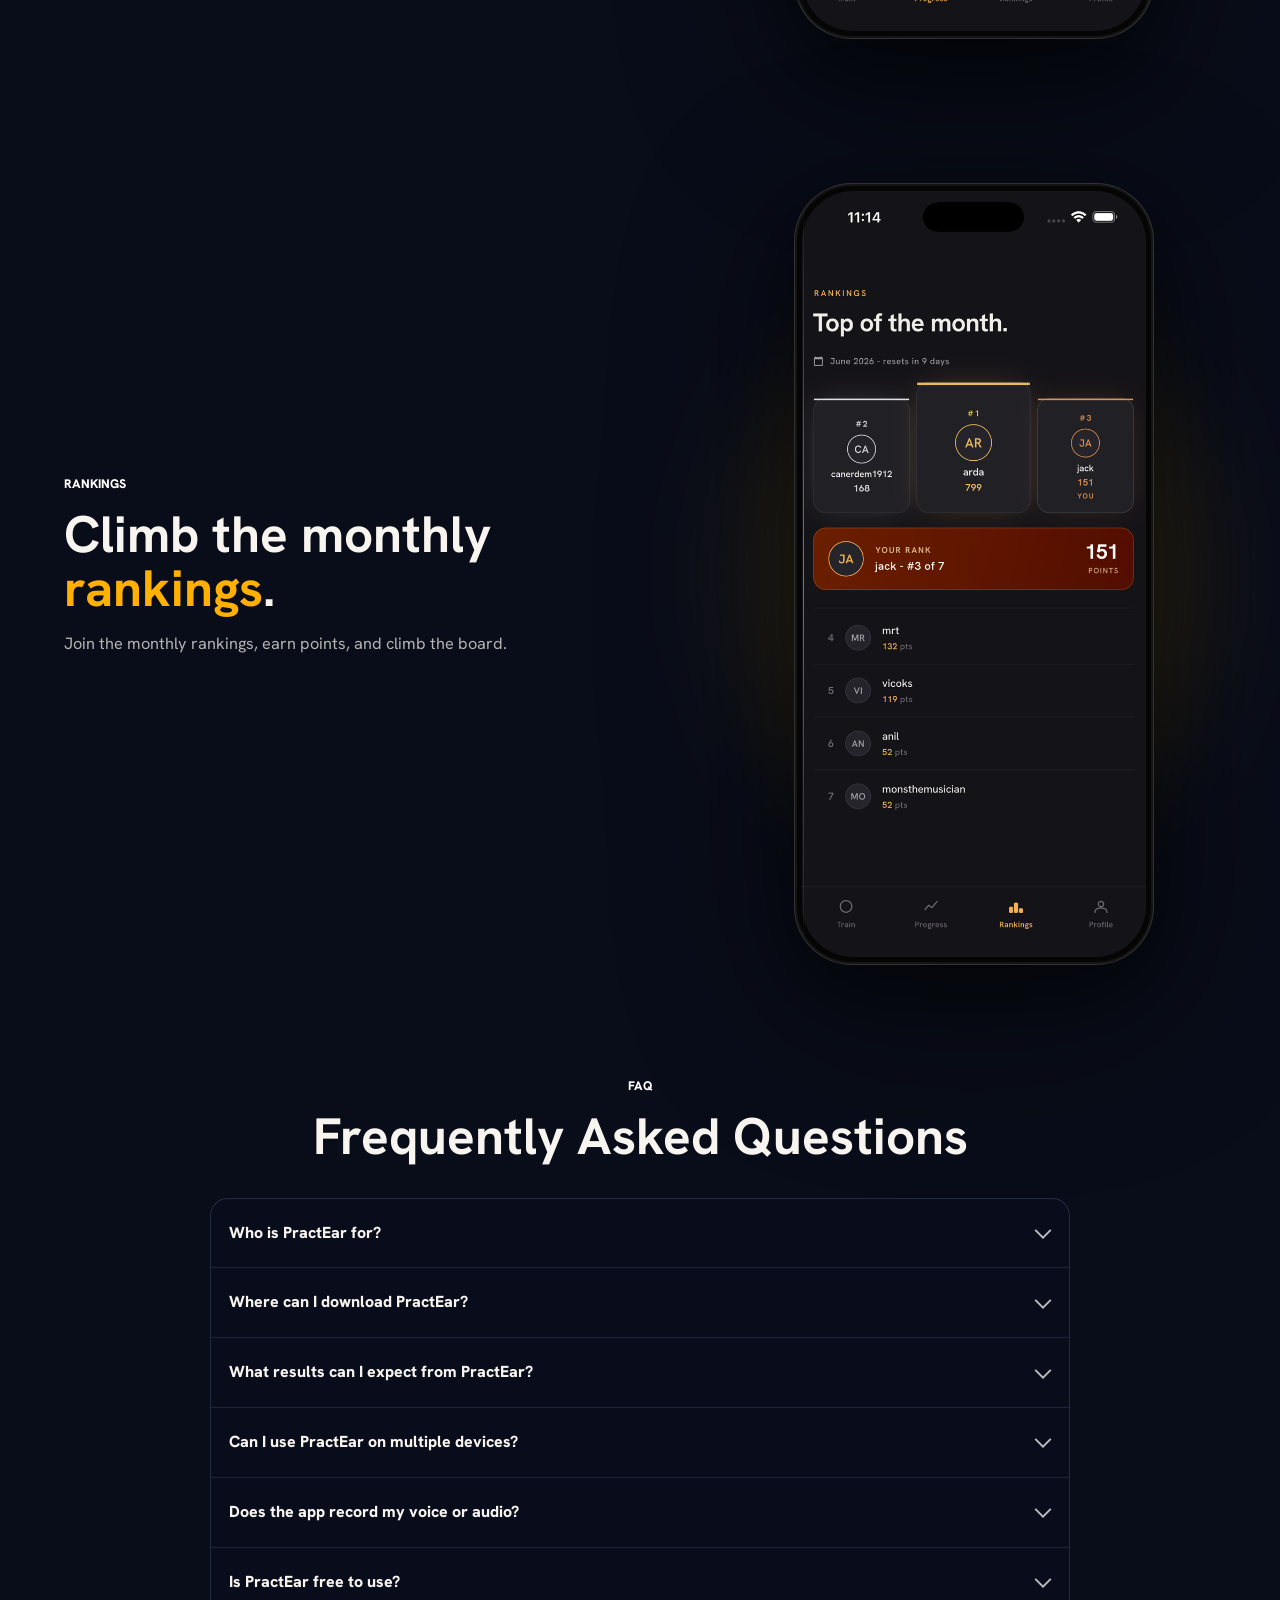
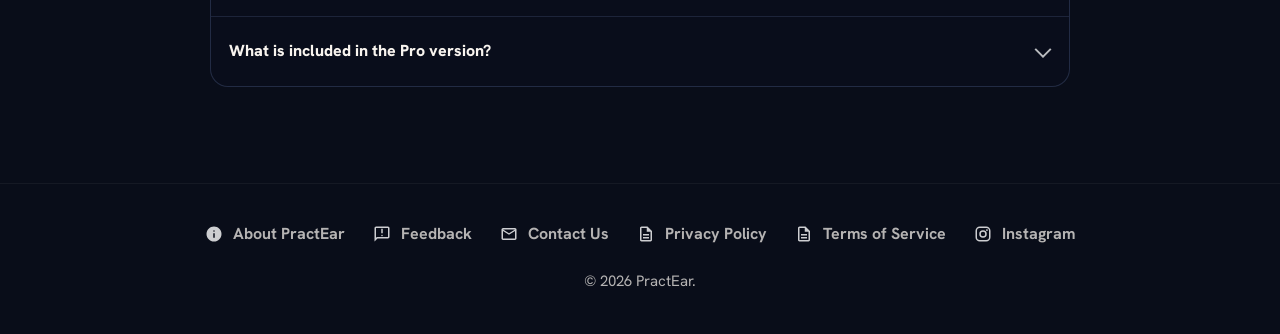
==== commit b802b847: "Update PractEar landing page" ====
--- a/index.html
+++ b/index.html
@@ -51,18 +51,26 @@
           <p class="hero-lede">Train your ear with interactive exercises and real practice.</p>
           <p class="hero-download">Launching soon on iOS and Android.</p>
           <div class="hero-actions" aria-label="Store availability">
-            <span class="store-soon-badge" aria-label="App Store coming soon">
-              <span class="store-platform">App Store</span>
-              <span class="store-status">Coming soon</span>
+            <span class="store-coming-soon" aria-label="Coming soon on the App Store">
+              <img src="assets/app-store-badge.svg" alt="Download on the App Store">
+              <span>Coming soon</span>
             </span>
-            <span class="store-soon-badge" aria-label="Google Play coming soon">
-              <span class="store-platform">Google Play</span>
-              <span class="store-status">Coming soon</span>
+            <span class="store-coming-soon" aria-label="Coming soon on Google Play">
+              <img src="assets/google-play-badge.svg" alt="Get it on Google Play">
+              <span>Coming soon</span>
             </span>
           </div>
         </div>
         <div class="hero-showcase" aria-hidden="true">
-          <img class="phone-preview hero-phone-preview" src="assets/store-hero-phone.png" alt="">
+          <div class="phone-stage hero-phone-stage">
+            <div class="phone-shell hero-phone-preview">
+              <div class="phone-screen phone-carousel">
+                <img class="phone-shot carousel-shot shot-one" src="assets/screen-exercises-1.png" alt="">
+                <img class="phone-shot carousel-shot shot-two" src="assets/screen-exercises-2.png" alt="">
+                <img class="phone-shot carousel-shot shot-three" src="assets/screen-exercises-3.png" alt="">
+              </div>
+            </div>
+          </div>
         </div>
       </section>
 
@@ -71,32 +79,40 @@
           <p class="eyebrow">All Exercises</p>
           <h2>Everything you need to develop your listening skills.</h2>
           <p>Build pitch, rhythm, harmony, and theory recognition with focused practice modes.</p>
-          <a class="section-link" href="exercises/">Explore every mode</a>
+          <p class="section-link">Explore every mode</p>
         </div>
 
         <div class="exercise-grid large" aria-label="PractEar exercise modes">
-          <article class="exercise-card" style="--card-color: var(--ex-lilac)"><img class="exercise-icon" src="assets/exercise-icons/single-note.png" alt=""><strong>Single Note</strong></article>
-          <article class="exercise-card" style="--card-color: var(--ex-mustard)"><img class="exercise-icon" src="assets/exercise-icons/double-notes.png" alt=""><strong>Double Notes</strong></article>
-          <article class="exercise-card" style="--card-color: var(--ex-purple)"><img class="exercise-icon" src="assets/exercise-icons/triads.png" alt=""><strong>Triads</strong></article>
-          <article class="exercise-card" style="--card-color: var(--ex-orange)"><img class="exercise-icon" src="assets/exercise-icons/seventh-chords.png" alt=""><strong>7th Chords</strong></article>
-          <article class="exercise-card" style="--card-color: var(--ex-magenta)"><img class="exercise-icon" src="assets/exercise-icons/pitch-comparison.png" alt=""><strong>Pitch Comparison</strong></article>
-          <article class="exercise-card" style="--card-color: var(--ex-emerald)"><img class="exercise-icon" src="assets/exercise-icons/dynamics.png" alt=""><strong>Dynamics</strong></article>
-          <article class="exercise-card" style="--card-color: var(--ex-cyan)"><img class="exercise-icon" src="assets/exercise-icons/time-signature.png" alt=""><strong>Time Signature</strong></article>
-          <article class="exercise-card" style="--card-color: var(--ex-mustard)"><img class="exercise-icon" src="assets/exercise-icons/bpm-trainer.png" alt=""><strong>BPM Trainer</strong></article>
-          <article class="exercise-card" style="--card-color: var(--ex-orange)"><img class="exercise-icon" src="assets/exercise-icons/intervals.png" alt=""><strong>Intervals</strong></article>
-          <article class="exercise-card" style="--card-color: var(--ex-periwinkle)"><img class="exercise-icon" src="assets/exercise-icons/interval-singing.png" alt=""><strong>Interval Singing</strong></article>
-          <article class="exercise-card" style="--card-color: var(--ex-periwinkle)"><img class="exercise-icon" src="assets/exercise-icons/chords.png" alt=""><strong>Chords</strong></article>
-          <article class="exercise-card" style="--card-color: var(--ex-olive)"><img class="exercise-icon" src="assets/exercise-icons/chord-inversion.png" alt=""><strong>Chord Inversion</strong></article>
-          <article class="exercise-card" style="--card-color: var(--ex-teal)"><img class="exercise-icon" src="assets/exercise-icons/scales.png" alt=""><strong>Scales</strong></article>
-          <article class="exercise-card" style="--card-color: var(--ex-pink)"><img class="exercise-icon" src="assets/exercise-icons/cadences.png" alt=""><strong>Cadences</strong></article>
-          <article class="exercise-card" style="--card-color: var(--ex-rose)"><img class="exercise-icon" src="assets/exercise-icons/rhythm-imitation.png" alt=""><strong>Rhythm Imitation</strong></article>
-          <article class="exercise-card" style="--card-color: var(--ex-coral)"><img class="exercise-icon" src="assets/exercise-icons/flashcards.png" alt=""><strong>Flashcards</strong></article>
-          <article class="exercise-card" style="--card-color: var(--ex-amber)"><img class="exercise-icon" src="assets/exercise-icons/melody-dictation.png" alt=""><strong>Melody Dictation</strong></article>
-          <article class="exercise-card" style="--card-color: var(--ex-emerald)"><img class="exercise-icon" src="assets/exercise-icons/note-singing.png" alt=""><strong>Note Singing</strong></article>
-          <article class="exercise-card" style="--card-color: var(--ex-teal)"><img class="exercise-icon" src="assets/exercise-icons/note-identification.png" alt=""><strong>Note Identification</strong></article>
-          <article class="exercise-card" style="--card-color: var(--ex-green)"><img class="exercise-icon" src="assets/exercise-icons/key-signatures.png" alt=""><strong>Key Signatures</strong></article>
-          <article class="exercise-card" style="--card-color: var(--ex-coral)"><img class="exercise-icon" src="assets/exercise-icons/frequency-match.png" alt=""><strong>Frequency Match</strong></article>
-          <article class="exercise-card" style="--card-color: var(--ex-blue)"><img class="exercise-icon" src="assets/exercise-icons/chord-voice-dictation.png" alt=""><strong>Chord Voice Dictation</strong></article>
+          <article class="exercise-card" style="--card-hue: 310"><img class="exercise-icon" src="assets/exercise-icons/single-note.png" alt=""><strong>Single Note</strong></article>
+          <article class="exercise-card" style="--card-hue: 100"><img class="exercise-icon" src="assets/exercise-icons/double-notes.png" alt=""><strong>Double Notes</strong></article>
+          <article class="exercise-card" style="--card-hue: 245"><img class="exercise-icon" src="assets/exercise-icons/triads.png" alt=""><strong>Triads</strong></article>
+          <article class="exercise-card" style="--card-hue: 60"><img class="exercise-icon" src="assets/exercise-icons/seventh-chords.png" alt=""><strong>7th Chords</strong></article>
+          <article class="exercise-card" style="--card-hue: 330"><img class="exercise-icon" src="assets/exercise-icons/pitch-comparison.png" alt=""><strong>Pitch Comparison</strong></article>
+          <article class="exercise-card" style="--card-hue: 165"><img class="exercise-icon" src="assets/exercise-icons/dynamics.png" alt=""><strong>Dynamics</strong></article>
+          <article class="exercise-card" style="--card-hue: 200"><img class="exercise-icon" src="assets/exercise-icons/time-signature.png" alt=""><strong>Time Signature</strong></article>
+          <article class="exercise-card" style="--card-hue: 120"><img class="exercise-icon" src="assets/exercise-icons/bpm-trainer.png" alt=""><strong>BPM Trainer</strong></article>
+          <article class="exercise-card" style="--card-hue: 175"><img class="exercise-icon" src="assets/exercise-icons/bpm-trainer.png" alt=""><strong>Tempo Memory</strong></article>
+          <article class="exercise-card" style="--card-hue: 135"><img class="exercise-icon raw-icon" src="assets/exercise-icons/tuning-trainer.png" alt=""><strong>Tuning Trainer</strong></article>
+          <article class="exercise-card" style="--card-hue: 55"><img class="exercise-icon" src="assets/exercise-icons/chord-voice-dictation.png" alt=""><strong>Function Flow</strong></article>
+          <article class="exercise-card" style="--card-hue: 195"><img class="exercise-icon" src="assets/exercise-icons/intervals.png" alt=""><strong>Interval Tuning</strong></article>
+          <article class="exercise-card" style="--card-hue: 45"><img class="exercise-icon" src="assets/exercise-icons/intervals.png" alt=""><strong>Intervals</strong></article>
+          <article class="exercise-card" style="--card-hue: 285"><img class="exercise-icon" src="assets/exercise-icons/interval-singing.png" alt=""><strong>Interval Singing</strong></article>
+          <article class="exercise-card" style="--card-hue: 270"><img class="exercise-icon" src="assets/exercise-icons/chords.png" alt=""><strong>Chords</strong></article>
+          <article class="exercise-card" style="--card-hue: 95"><img class="exercise-icon" src="assets/exercise-icons/chord-inversion.png" alt=""><strong>Chord Inversion</strong></article>
+          <article class="exercise-card" style="--card-hue: 180"><img class="exercise-icon" src="assets/exercise-icons/scales.png" alt=""><strong>Scales</strong></article>
+          <article class="exercise-card" style="--card-hue: 0"><img class="exercise-icon" src="assets/exercise-icons/cadences.png" alt=""><strong>Cadences</strong></article>
+          <article class="exercise-card" style="--card-hue: 15"><img class="exercise-icon" src="assets/exercise-icons/rhythm-imitation.png" alt=""><strong>Rhythm Imitation</strong></article>
+          <article class="exercise-card" style="--card-hue: 30"><img class="exercise-icon" src="assets/exercise-icons/flashcards.png" alt=""><strong>Flashcards</strong></article>
+          <article class="exercise-card" style="--card-hue: 75"><img class="exercise-icon" src="assets/exercise-icons/melody-dictation.png" alt=""><strong>Melody Dictation</strong></article>
+          <article class="exercise-card" style="--card-hue: 165"><img class="exercise-icon" src="assets/exercise-icons/note-singing.png" alt=""><strong>Note Singing</strong></article>
+          <article class="exercise-card" style="--card-hue: 190"><img class="exercise-icon" src="assets/exercise-icons/note-identification.png" alt=""><strong>Note Identification</strong></article>
+          <article class="exercise-card" style="--card-hue: 150"><img class="exercise-icon" src="assets/exercise-icons/key-signatures.png" alt=""><strong>Key Signatures</strong></article>
+          <article class="exercise-card" style="--card-hue: 210"><img class="exercise-icon" src="assets/exercise-icons/degree-recognition.png" alt=""><strong>Degree Recognition</strong></article>
+          <article class="exercise-card" style="--card-hue: 240"><img class="exercise-icon" src="assets/exercise-icons/pan-detection.png" alt=""><strong>Pan Detection</strong></article>
+          <article class="exercise-card" style="--card-hue: 30"><img class="exercise-icon" src="assets/exercise-icons/frequency-match.png" alt=""><strong>Frequency Match</strong></article>
+          <article class="exercise-card" style="--card-hue: 220"><img class="exercise-icon" src="assets/exercise-icons/chord-voice-dictation.png" alt=""><strong>Chord Voice Dictation</strong></article>
+          <article class="exercise-card" style="--card-hue: 350"><img class="exercise-icon" src="assets/exercise-icons/melody-repeat.png" alt=""><strong>Melody Repeat</strong></article>
+          <article class="exercise-card" style="--card-hue: 300"><img class="exercise-icon" src="assets/exercise-icons/midi-sight-reading.png" alt=""><strong>MIDI Sight Reading</strong></article>
         </div>
       </section>
 
@@ -107,7 +123,13 @@
           <p>See your accuracy, improvement, and performance stats after each practice session.</p>
         </div>
         <div class="progress-visual">
-          <img class="phone-preview progress-phone-preview" src="assets/store-progress-phone.png" alt="PractEar weekly progress screen preview">
+          <div class="phone-stage">
+            <div class="phone-shell progress-phone-preview">
+              <div class="phone-screen">
+                <img class="phone-shot" src="assets/screen-progress.png" alt="PractEar weekly progress screen preview">
+              </div>
+            </div>
+          </div>
         </div>
       </section>
 
@@ -118,7 +140,13 @@
           <p>Join the monthly rankings, earn points, and climb the board.</p>
         </div>
         <div class="leaderboard-visual">
-          <img class="phone-preview leaderboard-phone-preview" src="assets/leaderboard-phone.png" alt="PractEar monthly rankings screen preview">
+          <div class="phone-stage phone-stage-reverse">
+            <div class="phone-shell leaderboard-phone-preview">
+              <div class="phone-screen">
+                <img class="phone-shot" src="assets/screen-rankings.png" alt="PractEar monthly rankings screen preview">
+              </div>
+            </div>
+          </div>
         </div>
       </section>
 
@@ -167,6 +195,7 @@
         <a class="footer-link" href="support/"><span class="footer-icon" aria-hidden="true"><svg xmlns="http://www.w3.org/2000/svg" viewBox="0 -960 960 960"><path d="M160-160q-33 0-56.5-23.5T80-240v-480q0-33 23.5-56.5T160-800h640q33 0 56.5 23.5T880-720v480q0 33-23.5 56.5T800-160H160Zm320-280L160-640v400h640v-400L480-440Zm0-80 320-200H160l320 200ZM160-640v-80 480-400Z"/></svg></span>Contact Us</a>
         <a class="footer-link" href="privacy-policy/"><span class="footer-icon" aria-hidden="true"><svg xmlns="http://www.w3.org/2000/svg" viewBox="0 -960 960 960"><path d="M320-240h320v-80H320v80Zm0-160h320v-80H320v80ZM240-80q-33 0-56.5-23.5T160-160v-640q0-33 23.5-56.5T240-880h320l240 240v480q0 33-23.5 56.5T720-80H240Zm280-520v-200H240v640h480v-440H520ZM240-800v200-200 640-640Z"/></svg></span>Privacy Policy</a>
         <a class="footer-link" href="terms-of-service/"><span class="footer-icon" aria-hidden="true"><svg xmlns="http://www.w3.org/2000/svg" viewBox="0 -960 960 960"><path d="M320-240h320v-80H320v80Zm0-160h320v-80H320v80ZM240-80q-33 0-56.5-23.5T160-160v-640q0-33 23.5-56.5T240-880h320l240 240v480q0 33-23.5 56.5T720-80H240Zm280-520v-200H240v640h480v-440H520ZM240-800v200-200 640-640Z"/></svg></span>Terms of Service</a>
+        <a class="footer-link" href="https://www.instagram.com/practear/" target="_blank" rel="noopener noreferrer" aria-label="PractEar on Instagram (opens in a new tab)"><span class="footer-icon" aria-hidden="true"><svg xmlns="http://www.w3.org/2000/svg" viewBox="0 0 24 24"><path d="M7.8 2h8.4A5.8 5.8 0 0 1 22 7.8v8.4a5.8 5.8 0 0 1-5.8 5.8H7.8A5.8 5.8 0 0 1 2 16.2V7.8A5.8 5.8 0 0 1 7.8 2Zm-.2 2A3.6 3.6 0 0 0 4 7.6v8.8A3.6 3.6 0 0 0 7.6 20h8.8a3.6 3.6 0 0 0 3.6-3.6V7.6A3.6 3.6 0 0 0 16.4 4H7.6Zm9.65 1.5a1.25 1.25 0 1 1 0 2.5 1.25 1.25 0 0 1 0-2.5ZM12 7a5 5 0 1 1 0 10 5 5 0 0 1 0-10Zm0 2a3 3 0 1 0 0 6 3 3 0 0 0 0-6Z"/></svg></span>Instagram</a>
       </div>
       <p class="copyright">© 2026 PractEar.</p>
     </footer>
--- a/styles.css
+++ b/styles.css
@@ -1,3 +1,43 @@
+@font-face {
+  font-family: "Hanken Grotesk";
+  font-style: normal;
+  font-weight: 400;
+  font-display: swap;
+  src: url("fonts/HankenGrotesk-Regular.ttf") format("truetype");
+}
+
+@font-face {
+  font-family: "Hanken Grotesk";
+  font-style: normal;
+  font-weight: 500;
+  font-display: swap;
+  src: url("fonts/HankenGrotesk-Medium.ttf") format("truetype");
+}
+
+@font-face {
+  font-family: "Hanken Grotesk";
+  font-style: normal;
+  font-weight: 700;
+  font-display: swap;
+  src: url("fonts/HankenGrotesk-Bold.ttf") format("truetype");
+}
+
+@font-face {
+  font-family: "Hanken Grotesk";
+  font-style: normal;
+  font-weight: 600;
+  font-display: swap;
+  src: url("fonts/HankenGrotesk-SemiBold.ttf") format("truetype");
+}
+
+@font-face {
+  font-family: "Hanken Grotesk";
+  font-style: normal;
+  font-weight: 800;
+  font-display: swap;
+  src: url("fonts/HankenGrotesk-ExtraBold.ttf") format("truetype");
+}
+
 :root {
   --bg: #090d19;
   --bg-soft: #141929;
@@ -16,6 +56,25 @@
   --blue: #5b8fea;
   --peach: #ffb675;
   --shadow: 0 24px 70px rgba(0, 0, 0, 0.34);
+  --font-sans: "Hanken Grotesk", Inter, ui-sans-serif, system-ui, -apple-system, BlinkMacSystemFont, "Segoe UI", sans-serif;
+  --tile-dark: #1c1c1e;
+  --tile-sheen: radial-gradient(120% 90% at 22% 8%, rgba(255, 255, 255, 0.32) 0%, rgba(255, 255, 255, 0.10) 28%, rgba(255, 255, 255, 0) 60%);
+  --ex-orange: #ee6a23;
+  --ex-cyan: #16a3c8;
+  --ex-periwinkle: #7a7df0;
+  --ex-olive: #b59b08;
+  --ex-pink: #db5894;
+  --ex-teal: #1ea888;
+  --ex-green: #2fa44b;
+  --ex-magenta: #c062cf;
+  --ex-coral: #dc5f3f;
+  --ex-emerald: #1eaa67;
+  --ex-blue: #1a8bd6;
+  --ex-violet: #985cc9;
+  --ex-lilac: #a87df5;
+  --ex-amber: #d3961a;
+  --ex-mustard: #9aa419;
+  --ex-rose: #e95d6a;
 }
 
 * {
@@ -28,13 +87,25 @@
 }
 
 body {
+  position: relative;
   margin: 0;
   background: var(--bg);
   color: var(--text);
-  font-family: Inter, ui-sans-serif, system-ui, -apple-system, BlinkMacSystemFont, "Segoe UI", sans-serif;
+  font-family: var(--font-sans);
   line-height: 1.55;
   user-select: none;
   -webkit-user-select: none;
+}
+
+body::before {
+  position: fixed;
+  inset: 0;
+  z-index: -1;
+  background:
+    radial-gradient(circle at 12% 8%, rgba(165, 125, 245, 0.12), transparent 32rem),
+    radial-gradient(circle at 88% 30%, rgba(255, 176, 0, 0.09), transparent 30rem);
+  content: "";
+  pointer-events: none;
 }
 
 a {
@@ -69,9 +140,21 @@
   justify-content: space-between;
   gap: 16px;
   padding: 18px clamp(16px, 4vw, 64px);
-  background: rgba(9, 13, 25, 0.92);
-  border-bottom: 1px solid rgba(255, 255, 255, 0.05);
-  backdrop-filter: blur(16px);
+  background: linear-gradient(180deg, rgba(9, 13, 25, 0.98), rgba(9, 13, 25, 0.9));
+  border-bottom: 1px solid rgba(108, 131, 185, 0.08);
+  box-shadow: 0 8px 30px rgba(5, 8, 17, 0.2);
+  backdrop-filter: blur(18px);
+}
+
+.site-header::after {
+  position: absolute;
+  top: 100%;
+  right: 0;
+  left: 0;
+  height: 30px;
+  background: linear-gradient(180deg, rgba(9, 13, 25, 0.42), transparent);
+  content: "";
+  pointer-events: none;
 }
 
 .brand,
@@ -171,6 +254,15 @@
   max-width: 720px;
 }
 
+.hero-copy > * {
+  animation: hero-rise 720ms both cubic-bezier(0.16, 1, 0.3, 1);
+}
+
+.hero-copy > :nth-child(2) { animation-delay: 80ms; }
+.hero-copy > :nth-child(3) { animation-delay: 150ms; }
+.hero-copy > :nth-child(4) { animation-delay: 220ms; }
+.hero-copy > :nth-child(5) { animation-delay: 290ms; }
+
 .eyebrow {
   margin: 0 0 14px;
   color: #fff;
@@ -221,16 +313,36 @@
   margin-top: 18px;
 }
 
-.store-badge {
+.store-coming-soon {
+  position: relative;
   display: inline-flex;
   align-items: center;
-  height: 48px;
-}
-
-.store-badge img {
-  display: block;
+  justify-content: center;
+  height: 54px;
+  overflow: hidden;
+  border-radius: 8px;
+}
+
+.store-coming-soon img {
   width: auto;
   height: 100%;
+  opacity: 0.58;
+}
+
+.store-coming-soon span {
+  position: absolute;
+  inset: auto 8px 5px;
+  padding: 3px 7px;
+  border: 1px solid rgba(255, 176, 0, 0.4);
+  border-radius: 999px;
+  background: rgba(9, 13, 25, 0.9);
+  color: #ffd16b;
+  font-size: 0.62rem;
+  font-weight: 800;
+  letter-spacing: 0.08em;
+  line-height: 1.1;
+  text-align: center;
+  text-transform: uppercase;
 }
 
 .hero-showcase {
@@ -239,15 +351,83 @@
   align-self: center;
 }
 
-.phone-preview {
+.phone-stage {
+  position: relative;
+  width: 100%;
+  max-width: 360px;
+  filter: drop-shadow(0 32px 80px rgba(0, 0, 0, 0.48));
+}
+
+.phone-stage::before {
+  position: absolute;
+  inset: 14% -12%;
+  z-index: -1;
+  border-radius: 50%;
+  background: rgba(255, 176, 0, 0.12);
+  filter: blur(54px);
+  content: "";
+}
+
+.phone-shell {
+  position: relative;
+  width: 100%;
+  aspect-ratio: 660 / 1434;
+  padding: 7px;
+  overflow: hidden;
+  border: 1px solid rgba(255, 255, 255, 0.18);
+  border-radius: clamp(36px, 10vw, 58px);
+  background: #050506;
+  box-shadow:
+    inset 0 0 0 2px rgba(255, 255, 255, 0.06),
+    0 28px 70px rgba(0, 0, 0, 0.42);
+}
+
+.phone-shell::after {
+  position: absolute;
+  inset: 8px auto 8px 8px;
+  width: 1px;
+  background: linear-gradient(transparent, rgba(255, 255, 255, 0.42), transparent);
+  content: "";
+  pointer-events: none;
+}
+
+.phone-screen {
+  position: relative;
+  width: 100%;
+  height: 100%;
+  overflow: hidden;
+  border-radius: clamp(30px, 9vw, 51px);
+  background: #18181c;
+}
+
+.phone-shot {
   display: block;
   width: 100%;
-  height: auto;
-  filter: drop-shadow(0 32px 80px rgba(0, 0, 0, 0.45));
-}
-
-.hero-phone-preview {
-  max-width: 440px;
+  height: 100%;
+  object-fit: cover;
+}
+
+.carousel-shot {
+  position: absolute;
+  inset: 0;
+  opacity: 0;
+  animation: phone-carousel 15s ease-in-out infinite;
+}
+
+.carousel-shot.shot-one {
+  animation-delay: 0s;
+}
+
+.carousel-shot.shot-two {
+  animation-delay: 5s;
+}
+
+.carousel-shot.shot-three {
+  animation-delay: 10s;
+}
+
+.hero-phone-stage {
+  max-width: 380px;
 }
 
 .exercise-grid {
@@ -260,20 +440,27 @@
 }
 
 .exercise-grid.large {
-  grid-template-columns: repeat(auto-fit, minmax(168px, 1fr));
-  margin-top: 36px;
+  grid-template-columns: repeat(auto-fit, minmax(176px, 1fr));
+  margin-top: 40px;
 }
 
 .exercise-card {
   position: relative;
-  display: flex;
-  min-height: 164px;
-  flex-direction: column;
-  justify-content: space-between;
+  display: grid;
+  grid-template-rows: minmax(104px, 1fr) auto;
+  min-height: 158px;
   overflow: hidden;
-  padding: 22px 18px;
   border-radius: 18px;
   color: #fff;
+  background-color: var(--accent);
+  background-image: linear-gradient(
+    120deg,
+    oklch(72% 0.18 var(--card-hue, 60)),
+    oklch(55% 0.18 calc(var(--card-hue, 60) + 10))
+  );
+  border: 1px solid rgba(255, 255, 255, 0.1);
+  box-shadow: 0 8px 22px rgba(0, 0, 0, 0.38);
+  transition: transform 260ms cubic-bezier(0.16, 1, 0.3, 1), box-shadow 260ms cubic-bezier(0.16, 1, 0.3, 1), filter 260ms ease;
 }
 
 .exercise-grid.compact .exercise-card {
@@ -281,26 +468,24 @@
   border-radius: 16px;
 }
 
-.exercise-card::before,
-.exercise-card::after {
+.exercise-card:hover {
+  transform: translateY(-6px) scale(1.015);
+  box-shadow: 0 14px 34px rgba(0, 0, 0, 0.44);
+  filter: saturate(1.08);
+}
+
+.exercise-card::before {
   position: absolute;
-  border-radius: 999px;
-  background: rgba(255, 255, 255, 0.16);
+  inset: 0 0 54px;
+  z-index: 0;
+  background: var(--tile-sheen);
   content: "";
-}
-
-.exercise-card::before {
-  top: -28px;
-  right: -18px;
-  width: 108px;
-  height: 108px;
-}
-
-.exercise-card::after {
-  bottom: -34px;
-  left: -30px;
-  width: 92px;
-  height: 92px;
+  pointer-events: none;
+  transition: transform 500ms cubic-bezier(0.16, 1, 0.3, 1);
+}
+
+.exercise-card:hover::before {
+  transform: translate3d(8px, 5px, 0) scale(1.08);
 }
 
 .exercise-glyph,
@@ -311,15 +496,26 @@
 }
 
 .exercise-glyph {
+  display: grid;
+  place-items: center;
+  min-height: 104px;
   font-size: 2.45rem;
   font-weight: 900;
   line-height: 1;
 }
 
 .exercise-icon {
+  align-self: center;
+  justify-self: center;
   width: 48px;
   height: 48px;
   object-fit: contain;
+  filter: brightness(0) invert(1);
+  transition: transform 350ms cubic-bezier(0.16, 1, 0.3, 1);
+}
+
+.exercise-card:hover .exercise-icon {
+  transform: translateY(-3px) scale(1.12) rotate(-3deg);
 }
 
 .exercise-icon.dark-icon {
@@ -327,9 +523,19 @@
   opacity: 0.82;
 }
 
+.exercise-icon.raw-icon {
+  filter: none;
+}
+
 .exercise-card strong {
-  font-size: 1.5rem;
-  line-height: 1.08;
+  display: grid;
+  place-items: center;
+  min-height: 54px;
+  padding: 12px 10px;
+  background: var(--tile-dark);
+  font-size: 1.02rem;
+  line-height: 1.12;
+  text-align: center;
 }
 
 .exercise-grid.compact .exercise-card strong {
@@ -337,79 +543,79 @@
 }
 
 .note-card {
-  background: var(--gold);
+  --card-color: var(--ex-lilac);
 }
 
 .double-card {
-  background: var(--red);
+  --card-color: var(--ex-mustard);
 }
 
 .triad-card {
-  background: var(--purple);
+  --card-color: var(--ex-purple);
 }
 
 .chord-card {
-  background: var(--pink);
+  --card-color: var(--ex-orange);
 }
 
 .blue-card {
-  background: var(--blue);
+  --card-color: var(--ex-magenta);
 }
 
 .peach-card {
-  background: linear-gradient(135deg, #ff8d78, var(--peach));
+  --card-color: var(--ex-emerald);
 }
 
 .mint-card {
-  background: linear-gradient(135deg, #46c8a8, #79e3c8);
+  --card-color: var(--ex-cyan);
 }
 
 .emerald-card {
-  background: linear-gradient(135deg, #35c46f, #69df93);
+  --card-color: var(--ex-mustard);
 }
 
 .amber-card {
-  background: linear-gradient(135deg, #c58a18, #ffb547);
+  --card-color: var(--ex-orange);
 }
 
 .navy-card {
-  background: linear-gradient(135deg, #3562d9, #4da0ff);
+  --card-color: var(--ex-periwinkle);
 }
 
 .teal-card {
-  background: linear-gradient(135deg, #008b89, #34c7c4);
+  --card-color: var(--ex-periwinkle);
 }
 
 .rose-card {
-  background: linear-gradient(135deg, #d85783, #ff8cb0);
+  --card-color: var(--ex-olive);
 }
 
 .slate-card {
-  background: linear-gradient(135deg, #45546b, #6a7f97);
+  --card-color: var(--ex-teal);
 }
 
 .violet-card {
-  background: linear-gradient(135deg, #7a54ff, #b287ff);
+  --card-color: var(--ex-pink);
 }
 
 .coral-card {
-  background: linear-gradient(135deg, #ff6d5f, #ff9f78);
+  --card-color: var(--ex-rose);
 }
 
 .lilac-card {
-  background: linear-gradient(135deg, #8b73ff, #c98fff);
+  --card-color: var(--ex-amber);
 }
 
 .plum-card {
-  background: linear-gradient(135deg, #8350d7, #bc62dc);
+  --card-color: var(--ex-emerald);
 }
 
 .sky-card {
-  background: linear-gradient(135deg, #4e8cea, #79bdf8);
+  --card-color: var(--ex-teal);
 }
 
 .cream-card {
-  background: linear-gradient(135deg, #d3b072, #f0d5a1);
+  --card-color: var(--ex-coral);
   color: #fff;
 }
 
@@ -467,18 +673,40 @@
 }
 
 .section-link {
+  display: inline-flex;
+  align-items: center;
+  gap: 8px;
+  margin: 12px 0 0;
   color: #fff;
   font-weight: 800;
-  text-decoration: none;
+}
+
+.section-link::after {
+  color: var(--accent);
+  content: "\2193";
 }
 
 .progress-section {
   display: grid;
-  grid-template-columns: minmax(0, 1fr) minmax(360px, 0.78fr);
+  grid-template-columns: minmax(0, 1fr) minmax(360px, 0.82fr);
   gap: clamp(36px, 6vw, 88px);
   align-items: center;
   padding-top: 72px;
   padding-bottom: 72px;
+}
+
+.progress-visual,
+.leaderboard-visual {
+  display: grid;
+  place-items: center;
+  justify-self: center;
+  width: min(100%, 390px);
+  min-height: 680px;
+}
+
+.progress-phone-preview,
+.leaderboard-phone-preview {
+  width: 100%;
 }
 
 .progress-grid {
@@ -521,28 +749,15 @@
   height: auto;
 }
 
-.progress-phone-preview {
-  max-width: 420px;
-}
-
 .leaderboard-section {
   display: grid;
-  grid-template-columns: minmax(0, 0.92fr) minmax(360px, 0.88fr);
+  grid-template-columns: minmax(0, 1fr) minmax(360px, 0.82fr);
   justify-items: stretch;
   gap: clamp(36px, 6vw, 88px);
   align-items: center;
   padding-top: 72px;
   padding-bottom: 82px;
   text-align: left;
-}
-
-.leaderboard-visual {
-  display: grid;
-  place-items: center;
-}
-
-.leaderboard-phone-preview {
-  max-width: 430px;
 }
 
 label {
@@ -660,7 +875,7 @@
 
 .footer-links {
   display: grid;
-  grid-template-columns: repeat(5, minmax(0, auto));
+  grid-template-columns: repeat(6, minmax(0, auto));
   gap: 14px 28px;
   justify-content: center;
   max-width: 1120px;
@@ -704,6 +919,29 @@
   color: var(--text-soft);
   font-size: 0.94rem;
   text-align: center;
+}
+
+.js .reveal-target {
+  opacity: 0;
+  transform: translateY(26px);
+  transition: opacity 700ms ease, transform 700ms cubic-bezier(0.16, 1, 0.3, 1);
+  transition-delay: var(--reveal-delay, 0ms);
+}
+
+.js .reveal-target.is-visible {
+  opacity: 1;
+  transform: translateY(0);
+}
+
+@keyframes phone-carousel {
+  0% { opacity: 0; }
+  6%, 29% { opacity: 1; }
+  35%, 100% { opacity: 0; }
+}
+
+@keyframes hero-rise {
+  from { opacity: 0; transform: translateY(20px); }
+  to { opacity: 1; transform: translateY(0); }
 }
 
 .policy-page {
@@ -878,6 +1116,11 @@
     text-align: center;
   }
 
+  .progress-visual,
+  .leaderboard-visual {
+    min-height: auto;
+  }
+
   .exercise-grid.large {
     grid-template-columns: repeat(3, 1fr);
   }
@@ -929,12 +1172,12 @@
     justify-content: center;
   }
 
-  .hero-phone-preview {
-    max-width: 340px;
-  }
-
-  .progress-phone-preview {
+  .hero-phone-stage {
     max-width: 320px;
+  }
+
+  .progress-visual .phone-stage {
+    max-width: 310px;
   }
 
   .leaderboard-section {
@@ -944,8 +1187,8 @@
     text-align: center;
   }
 
-  .leaderboard-phone-preview {
-    max-width: 320px;
+  .leaderboard-visual .phone-stage {
+    max-width: 310px;
   }
 
   .exercise-grid.large,
@@ -983,21 +1226,23 @@
     font-size: 1rem;
   }
 
-  .store-badge {
-    height: 42px;
+  .store-coming-soon {
+    height: 48px;
   }
 
   .exercise-card {
     min-height: 148px;
-    padding: 18px 14px;
     border-radius: 16px;
   }
 
   .exercise-card strong {
-    font-size: 1.12rem;
+    min-height: 50px;
+    padding: 11px 8px;
+    font-size: 0.92rem;
   }
 
   .exercise-glyph {
+    min-height: 98px;
     font-size: 2rem;
   }
 
@@ -1026,6 +1271,33 @@
   .policy-back {
     justify-content: center;
     width: 100%;
+  }
+}
+
+@media (prefers-reduced-motion: reduce) {
+  html {
+    scroll-behavior: auto;
+  }
+
+  .phone-stage,
+  .phone-stage::before,
+  .carousel-shot,
+  .hero-copy > * {
+    animation: none;
+  }
+
+  .carousel-shot.shot-one {
+    opacity: 1;
+  }
+
+  .js .reveal-target {
+    opacity: 1;
+    transform: none;
+    transition: none;
+  }
+
+  .exercise-card {
+    transition: none;
   }
 }
 
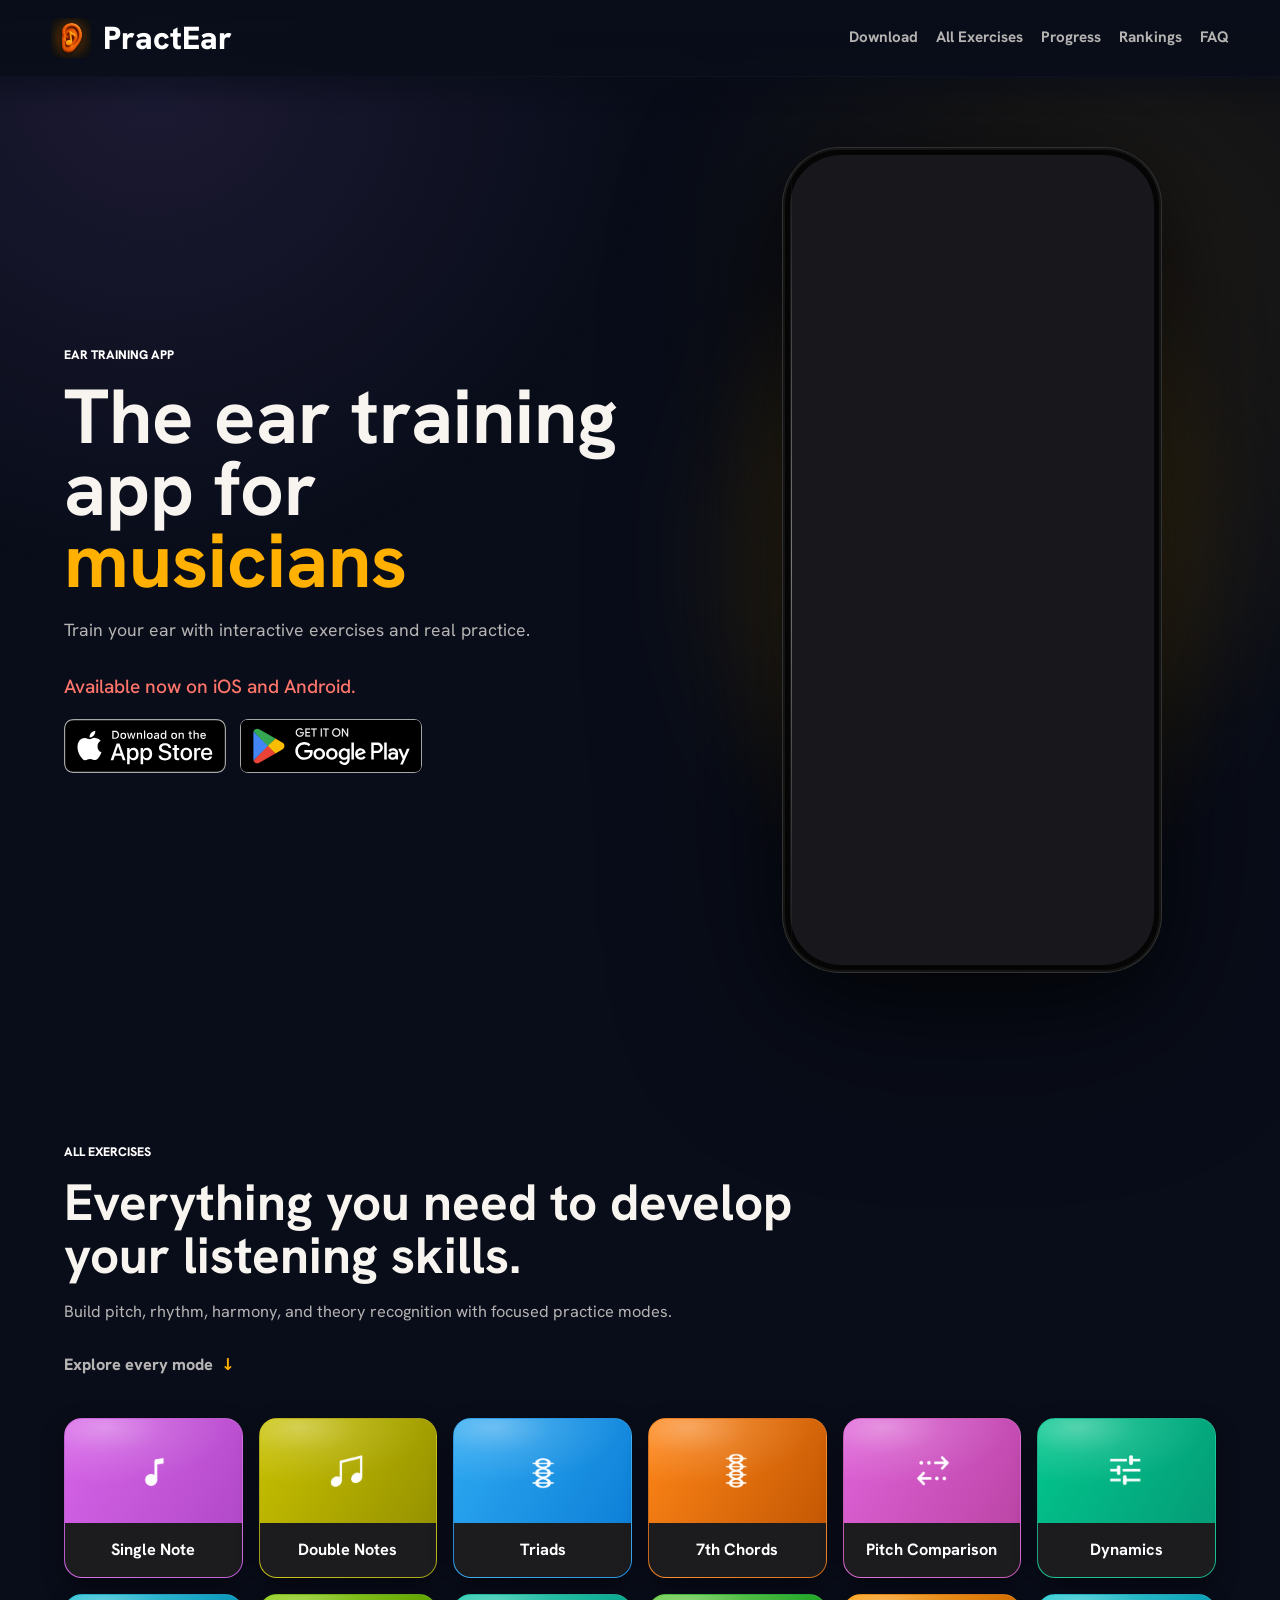
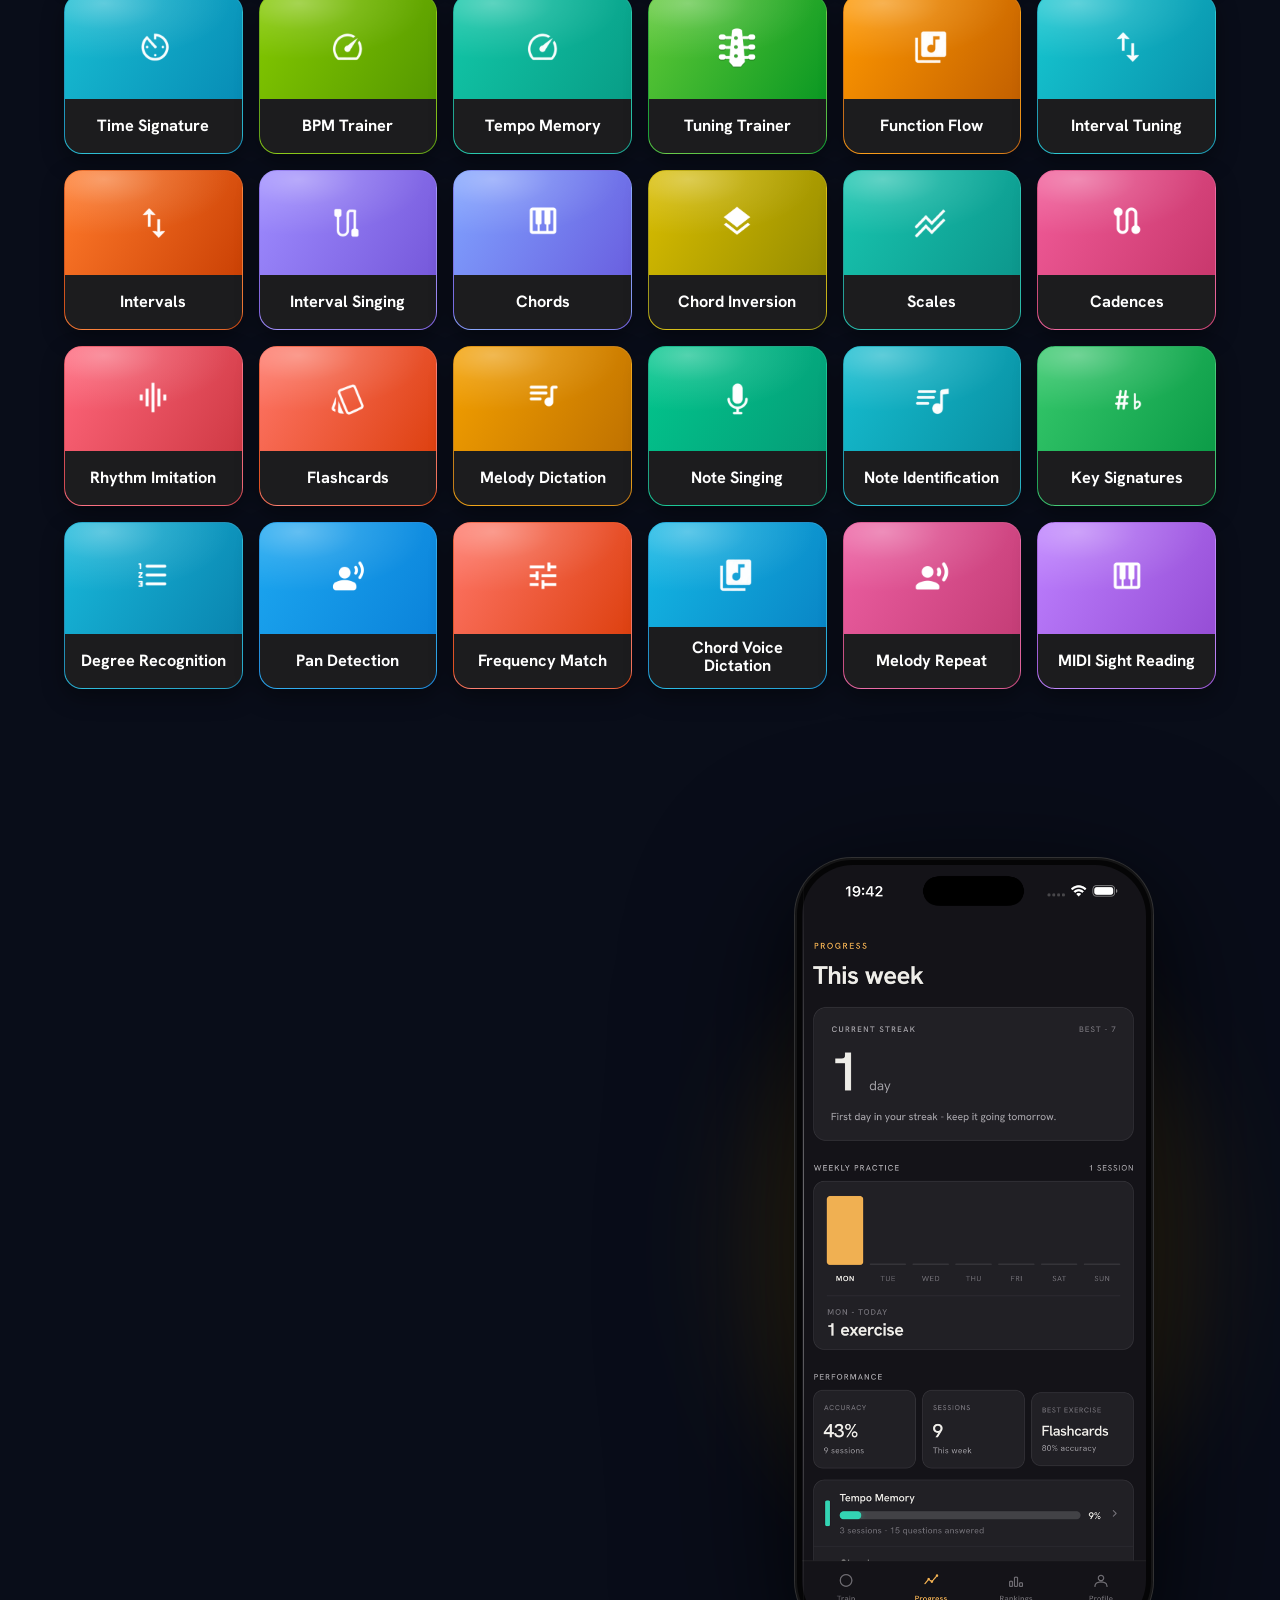
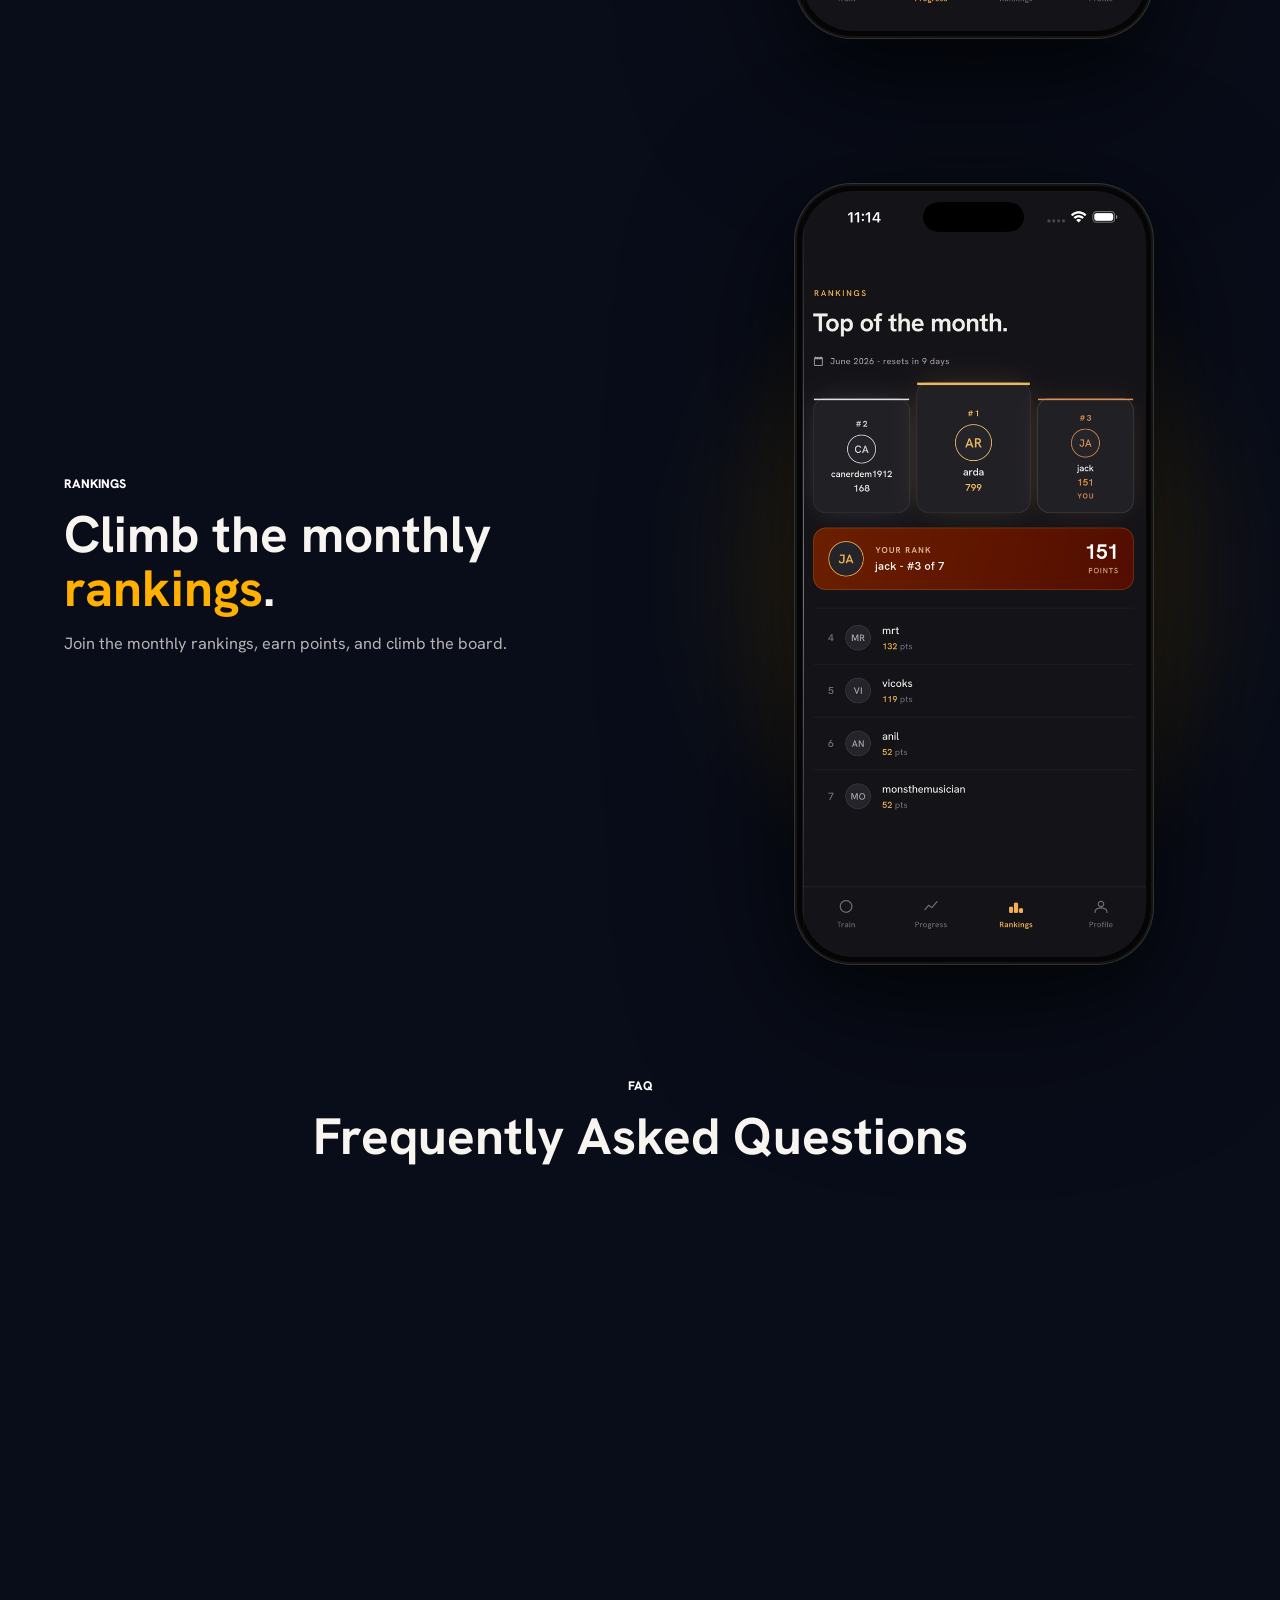
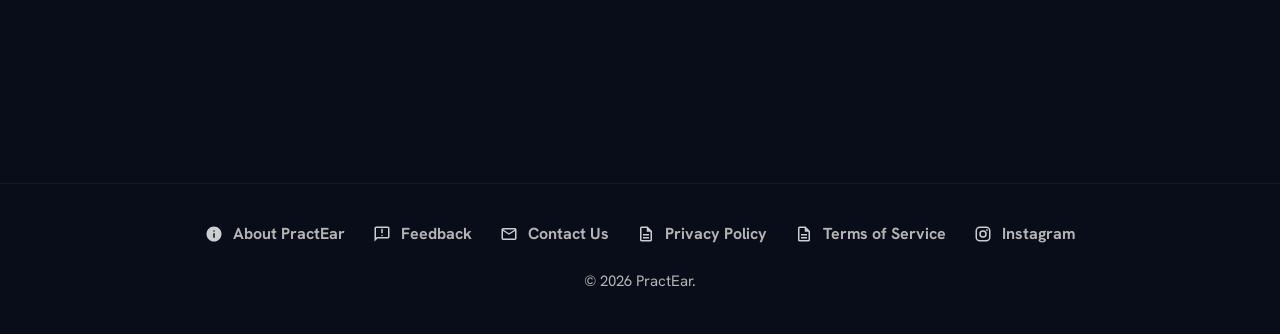
==== commit 70618ffa: "Add live store links and stabilize exercise colors" ====
--- a/index.html
+++ b/index.html
@@ -49,16 +49,14 @@
           <p class="eyebrow">Ear Training App</p>
           <h1>The ear training app for <span class="accent">musicians</span></h1>
           <p class="hero-lede">Train your ear with interactive exercises and real practice.</p>
-          <p class="hero-download">Launching soon on iOS and Android.</p>
+          <p class="hero-download">Available now on iOS and Android.</p>
           <div class="hero-actions" aria-label="Store availability">
-            <span class="store-coming-soon" aria-label="Coming soon on the App Store">
+            <a class="store-link" href="https://apps.apple.com/us/app/practear-ear-training/id6780051605" target="_blank" rel="noopener noreferrer" aria-label="Download PractEar on the App Store">
               <img src="assets/app-store-badge.svg" alt="Download on the App Store">
-              <span>Coming soon</span>
-            </span>
-            <span class="store-coming-soon" aria-label="Coming soon on Google Play">
+            </a>
+            <a class="store-link" href="https://play.google.com/store/apps/details?id=com.practear.app&pcampaignid=web_share" target="_blank" rel="noopener noreferrer" aria-label="Get PractEar on Google Play">
               <img src="assets/google-play-badge.svg" alt="Get it on Google Play">
-              <span>Coming soon</span>
-            </span>
+            </a>
           </div>
         </div>
         <div class="hero-showcase" aria-hidden="true">
@@ -83,36 +81,36 @@
         </div>
 
         <div class="exercise-grid large" aria-label="PractEar exercise modes">
-          <article class="exercise-card" style="--card-hue: 310"><img class="exercise-icon" src="assets/exercise-icons/single-note.png" alt=""><strong>Single Note</strong></article>
-          <article class="exercise-card" style="--card-hue: 100"><img class="exercise-icon" src="assets/exercise-icons/double-notes.png" alt=""><strong>Double Notes</strong></article>
-          <article class="exercise-card" style="--card-hue: 245"><img class="exercise-icon" src="assets/exercise-icons/triads.png" alt=""><strong>Triads</strong></article>
-          <article class="exercise-card" style="--card-hue: 60"><img class="exercise-icon" src="assets/exercise-icons/seventh-chords.png" alt=""><strong>7th Chords</strong></article>
-          <article class="exercise-card" style="--card-hue: 330"><img class="exercise-icon" src="assets/exercise-icons/pitch-comparison.png" alt=""><strong>Pitch Comparison</strong></article>
-          <article class="exercise-card" style="--card-hue: 165"><img class="exercise-icon" src="assets/exercise-icons/dynamics.png" alt=""><strong>Dynamics</strong></article>
-          <article class="exercise-card" style="--card-hue: 200"><img class="exercise-icon" src="assets/exercise-icons/time-signature.png" alt=""><strong>Time Signature</strong></article>
-          <article class="exercise-card" style="--card-hue: 120"><img class="exercise-icon" src="assets/exercise-icons/bpm-trainer.png" alt=""><strong>BPM Trainer</strong></article>
-          <article class="exercise-card" style="--card-hue: 175"><img class="exercise-icon" src="assets/exercise-icons/bpm-trainer.png" alt=""><strong>Tempo Memory</strong></article>
-          <article class="exercise-card" style="--card-hue: 135"><img class="exercise-icon raw-icon" src="assets/exercise-icons/tuning-trainer.png" alt=""><strong>Tuning Trainer</strong></article>
-          <article class="exercise-card" style="--card-hue: 55"><img class="exercise-icon" src="assets/exercise-icons/chord-voice-dictation.png" alt=""><strong>Function Flow</strong></article>
-          <article class="exercise-card" style="--card-hue: 195"><img class="exercise-icon" src="assets/exercise-icons/intervals.png" alt=""><strong>Interval Tuning</strong></article>
-          <article class="exercise-card" style="--card-hue: 45"><img class="exercise-icon" src="assets/exercise-icons/intervals.png" alt=""><strong>Intervals</strong></article>
-          <article class="exercise-card" style="--card-hue: 285"><img class="exercise-icon" src="assets/exercise-icons/interval-singing.png" alt=""><strong>Interval Singing</strong></article>
-          <article class="exercise-card" style="--card-hue: 270"><img class="exercise-icon" src="assets/exercise-icons/chords.png" alt=""><strong>Chords</strong></article>
-          <article class="exercise-card" style="--card-hue: 95"><img class="exercise-icon" src="assets/exercise-icons/chord-inversion.png" alt=""><strong>Chord Inversion</strong></article>
-          <article class="exercise-card" style="--card-hue: 180"><img class="exercise-icon" src="assets/exercise-icons/scales.png" alt=""><strong>Scales</strong></article>
-          <article class="exercise-card" style="--card-hue: 0"><img class="exercise-icon" src="assets/exercise-icons/cadences.png" alt=""><strong>Cadences</strong></article>
-          <article class="exercise-card" style="--card-hue: 15"><img class="exercise-icon" src="assets/exercise-icons/rhythm-imitation.png" alt=""><strong>Rhythm Imitation</strong></article>
-          <article class="exercise-card" style="--card-hue: 30"><img class="exercise-icon" src="assets/exercise-icons/flashcards.png" alt=""><strong>Flashcards</strong></article>
-          <article class="exercise-card" style="--card-hue: 75"><img class="exercise-icon" src="assets/exercise-icons/melody-dictation.png" alt=""><strong>Melody Dictation</strong></article>
-          <article class="exercise-card" style="--card-hue: 165"><img class="exercise-icon" src="assets/exercise-icons/note-singing.png" alt=""><strong>Note Singing</strong></article>
-          <article class="exercise-card" style="--card-hue: 190"><img class="exercise-icon" src="assets/exercise-icons/note-identification.png" alt=""><strong>Note Identification</strong></article>
-          <article class="exercise-card" style="--card-hue: 150"><img class="exercise-icon" src="assets/exercise-icons/key-signatures.png" alt=""><strong>Key Signatures</strong></article>
-          <article class="exercise-card" style="--card-hue: 210"><img class="exercise-icon" src="assets/exercise-icons/degree-recognition.png" alt=""><strong>Degree Recognition</strong></article>
-          <article class="exercise-card" style="--card-hue: 240"><img class="exercise-icon" src="assets/exercise-icons/pan-detection.png" alt=""><strong>Pan Detection</strong></article>
-          <article class="exercise-card" style="--card-hue: 30"><img class="exercise-icon" src="assets/exercise-icons/frequency-match.png" alt=""><strong>Frequency Match</strong></article>
-          <article class="exercise-card" style="--card-hue: 220"><img class="exercise-icon" src="assets/exercise-icons/chord-voice-dictation.png" alt=""><strong>Chord Voice Dictation</strong></article>
-          <article class="exercise-card" style="--card-hue: 350"><img class="exercise-icon" src="assets/exercise-icons/melody-repeat.png" alt=""><strong>Melody Repeat</strong></article>
-          <article class="exercise-card" style="--card-hue: 300"><img class="exercise-icon" src="assets/exercise-icons/midi-sight-reading.png" alt=""><strong>MIDI Sight Reading</strong></article>
+          <article class="exercise-card" style="--card-start: #d764e8; --card-end: #ad46c5"><img class="exercise-icon" src="assets/exercise-icons/single-note.png" alt=""><strong>Single Note</strong></article>
+          <article class="exercise-card" style="--card-start: #c9c100; --card-end: #8f8c00"><img class="exercise-icon" src="assets/exercise-icons/double-notes.png" alt=""><strong>Double Notes</strong></article>
+          <article class="exercise-card" style="--card-start: #2ea9f2; --card-end: #097bd4"><img class="exercise-icon" src="assets/exercise-icons/triads.png" alt=""><strong>Triads</strong></article>
+          <article class="exercise-card" style="--card-start: #ff8618; --card-end: #bd5200"><img class="exercise-icon" src="assets/exercise-icons/seventh-chords.png" alt=""><strong>7th Chords</strong></article>
+          <article class="exercise-card" style="--card-start: #df63d9; --card-end: #b741a0"><img class="exercise-icon" src="assets/exercise-icons/pitch-comparison.png" alt=""><strong>Pitch Comparison</strong></article>
+          <article class="exercise-card" style="--card-start: #02c68d; --card-end: #059774"><img class="exercise-icon" src="assets/exercise-icons/dynamics.png" alt=""><strong>Dynamics</strong></article>
+          <article class="exercise-card" style="--card-start: #18bdd2; --card-end: #0586b2"><img class="exercise-icon" src="assets/exercise-icons/time-signature.png" alt=""><strong>Time Signature</strong></article>
+          <article class="exercise-card" style="--card-start: #84c900; --card-end: #4f9200"><img class="exercise-icon" src="assets/exercise-icons/bpm-trainer.png" alt=""><strong>BPM Trainer</strong></article>
+          <article class="exercise-card" style="--card-start: #12c7a8; --card-end: #079882"><img class="exercise-icon" src="assets/exercise-icons/bpm-trainer.png" alt=""><strong>Tempo Memory</strong></article>
+          <article class="exercise-card" style="--card-start: #5fc937; --card-end: #009220"><img class="exercise-icon raw-icon" src="assets/exercise-icons/tuning-trainer.png" alt=""><strong>Tuning Trainer</strong></article>
+          <article class="exercise-card" style="--card-start: #ff9800; --card-end: #bb5900"><img class="exercise-icon" src="assets/exercise-icons/chord-voice-dictation.png" alt=""><strong>Function Flow</strong></article>
+          <article class="exercise-card" style="--card-start: #16c6d0; --card-end: #078ca8"><img class="exercise-icon" src="assets/exercise-icons/intervals.png" alt=""><strong>Interval Tuning</strong></article>
+          <article class="exercise-card" style="--card-start: #ff7a2b; --card-end: #c43a00"><img class="exercise-icon" src="assets/exercise-icons/intervals.png" alt=""><strong>Intervals</strong></article>
+          <article class="exercise-card" style="--card-start: #9e8cff; --card-end: #7152d6"><img class="exercise-icon" src="assets/exercise-icons/interval-singing.png" alt=""><strong>Interval Singing</strong></article>
+          <article class="exercise-card" style="--card-start: #80a3ff; --card-end: #6757dc"><img class="exercise-icon" src="assets/exercise-icons/chords.png" alt=""><strong>Chords</strong></article>
+          <article class="exercise-card" style="--card-start: #d9bd00; --card-end: #8e8700"><img class="exercise-icon" src="assets/exercise-icons/chord-inversion.png" alt=""><strong>Chord Inversion</strong></article>
+          <article class="exercise-card" style="--card-start: #18c5af; --card-end: #0b9188"><img class="exercise-icon" src="assets/exercise-icons/scales.png" alt=""><strong>Scales</strong></article>
+          <article class="exercise-card" style="--card-start: #f15b98; --card-end: #c33367"><img class="exercise-icon" src="assets/exercise-icons/cadences.png" alt=""><strong>Cadences</strong></article>
+          <article class="exercise-card" style="--card-start: #ff667b; --card-end: #c9343d"><img class="exercise-icon" src="assets/exercise-icons/rhythm-imitation.png" alt=""><strong>Rhythm Imitation</strong></article>
+          <article class="exercise-card" style="--card-start: #ff7668; --card-end: #d93a05"><img class="exercise-icon" src="assets/exercise-icons/flashcards.png" alt=""><strong>Flashcards</strong></article>
+          <article class="exercise-card" style="--card-start: #f4a000; --card-end: #b96c00"><img class="exercise-icon" src="assets/exercise-icons/melody-dictation.png" alt=""><strong>Melody Dictation</strong></article>
+          <article class="exercise-card" style="--card-start: #02c68d; --card-end: #059774"><img class="exercise-icon" src="assets/exercise-icons/note-singing.png" alt=""><strong>Note Singing</strong></article>
+          <article class="exercise-card" style="--card-start: #16bdd0; --card-end: #078a9c"><img class="exercise-icon" src="assets/exercise-icons/note-identification.png" alt=""><strong>Note Identification</strong></article>
+          <article class="exercise-card" style="--card-start: #35c86b; --card-end: #079643"><img class="exercise-icon" src="assets/exercise-icons/key-signatures.png" alt=""><strong>Key Signatures</strong></article>
+          <article class="exercise-card" style="--card-start: #18b8da; --card-end: #087eaa"><img class="exercise-icon" src="assets/exercise-icons/degree-recognition.png" alt=""><strong>Degree Recognition</strong></article>
+          <article class="exercise-card" style="--card-start: #1ca7f0; --card-end: #097ed7"><img class="exercise-icon" src="assets/exercise-icons/pan-detection.png" alt=""><strong>Pan Detection</strong></article>
+          <article class="exercise-card" style="--card-start: #ff7668; --card-end: #d93a05"><img class="exercise-icon" src="assets/exercise-icons/frequency-match.png" alt=""><strong>Frequency Match</strong></article>
+          <article class="exercise-card" style="--card-start: #14b7e4; --card-end: #087fc2"><img class="exercise-icon" src="assets/exercise-icons/chord-voice-dictation.png" alt=""><strong>Chord Voice Dictation</strong></article>
+          <article class="exercise-card" style="--card-start: #ed5fa2; --card-end: #bf3971"><img class="exercise-icon" src="assets/exercise-icons/melody-repeat.png" alt=""><strong>Melody Repeat</strong></article>
+          <article class="exercise-card" style="--card-start: #bd80ff; --card-end: #9147d0"><img class="exercise-icon" src="assets/exercise-icons/midi-sight-reading.png" alt=""><strong>MIDI Sight Reading</strong></article>
         </div>
       </section>
 
--- a/styles.css
+++ b/styles.css
@@ -255,6 +255,7 @@
 }
 
 .hero-copy > * {
+  opacity: 1;
   animation: hero-rise 720ms both cubic-bezier(0.16, 1, 0.3, 1);
 }
 
@@ -313,7 +314,7 @@
   margin-top: 18px;
 }
 
-.store-coming-soon {
+.store-link {
   position: relative;
   display: inline-flex;
   align-items: center;
@@ -321,28 +322,18 @@
   height: 54px;
   overflow: hidden;
   border-radius: 8px;
-}
-
-.store-coming-soon img {
+  transition: transform 220ms ease, filter 220ms ease;
+}
+
+.store-link:hover {
+  transform: translateY(-2px);
+  filter: brightness(1.08);
+}
+
+.store-link img {
   width: auto;
   height: 100%;
-  opacity: 0.58;
-}
-
-.store-coming-soon span {
-  position: absolute;
-  inset: auto 8px 5px;
-  padding: 3px 7px;
-  border: 1px solid rgba(255, 176, 0, 0.4);
-  border-radius: 999px;
-  background: rgba(9, 13, 25, 0.9);
-  color: #ffd16b;
-  font-size: 0.62rem;
-  font-weight: 800;
-  letter-spacing: 0.08em;
-  line-height: 1.1;
-  text-align: center;
-  text-transform: uppercase;
+  opacity: 1;
 }
 
 .hero-showcase {
@@ -453,11 +444,7 @@
   border-radius: 18px;
   color: #fff;
   background-color: var(--accent);
-  background-image: linear-gradient(
-    120deg,
-    oklch(72% 0.18 var(--card-hue, 60)),
-    oklch(55% 0.18 calc(var(--card-hue, 60) + 10))
-  );
+  background-image: linear-gradient(120deg, var(--card-start, #ffbd45), var(--card-end, #ff9800));
   border: 1px solid rgba(255, 255, 255, 0.1);
   box-shadow: 0 8px 22px rgba(0, 0, 0, 0.38);
   transition: transform 260ms cubic-bezier(0.16, 1, 0.3, 1), box-shadow 260ms cubic-bezier(0.16, 1, 0.3, 1), filter 260ms ease;
@@ -1226,7 +1213,7 @@
     font-size: 1rem;
   }
 
-  .store-coming-soon {
+  .store-link {
     height: 48px;
   }
 
@@ -1283,6 +1270,7 @@
   .phone-stage::before,
   .carousel-shot,
   .hero-copy > * {
+    opacity: 1;
     animation: none;
   }
 
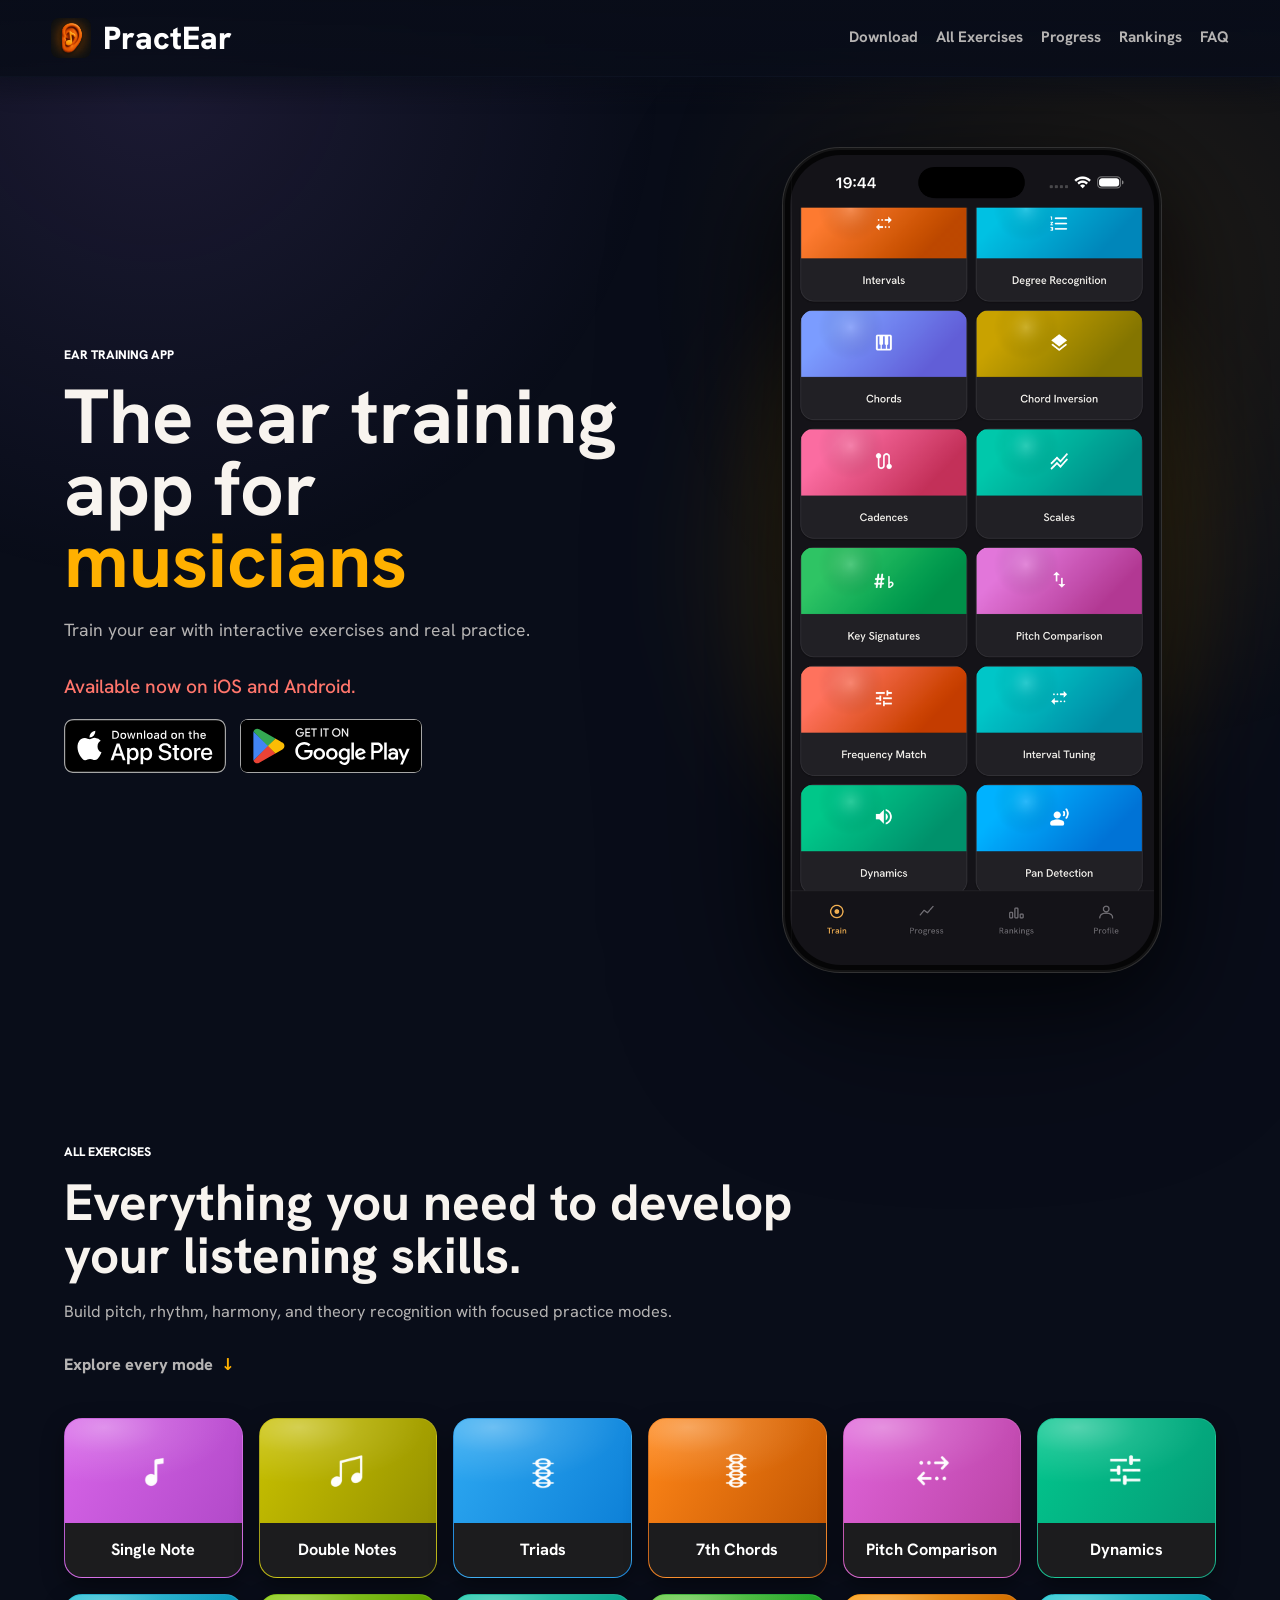
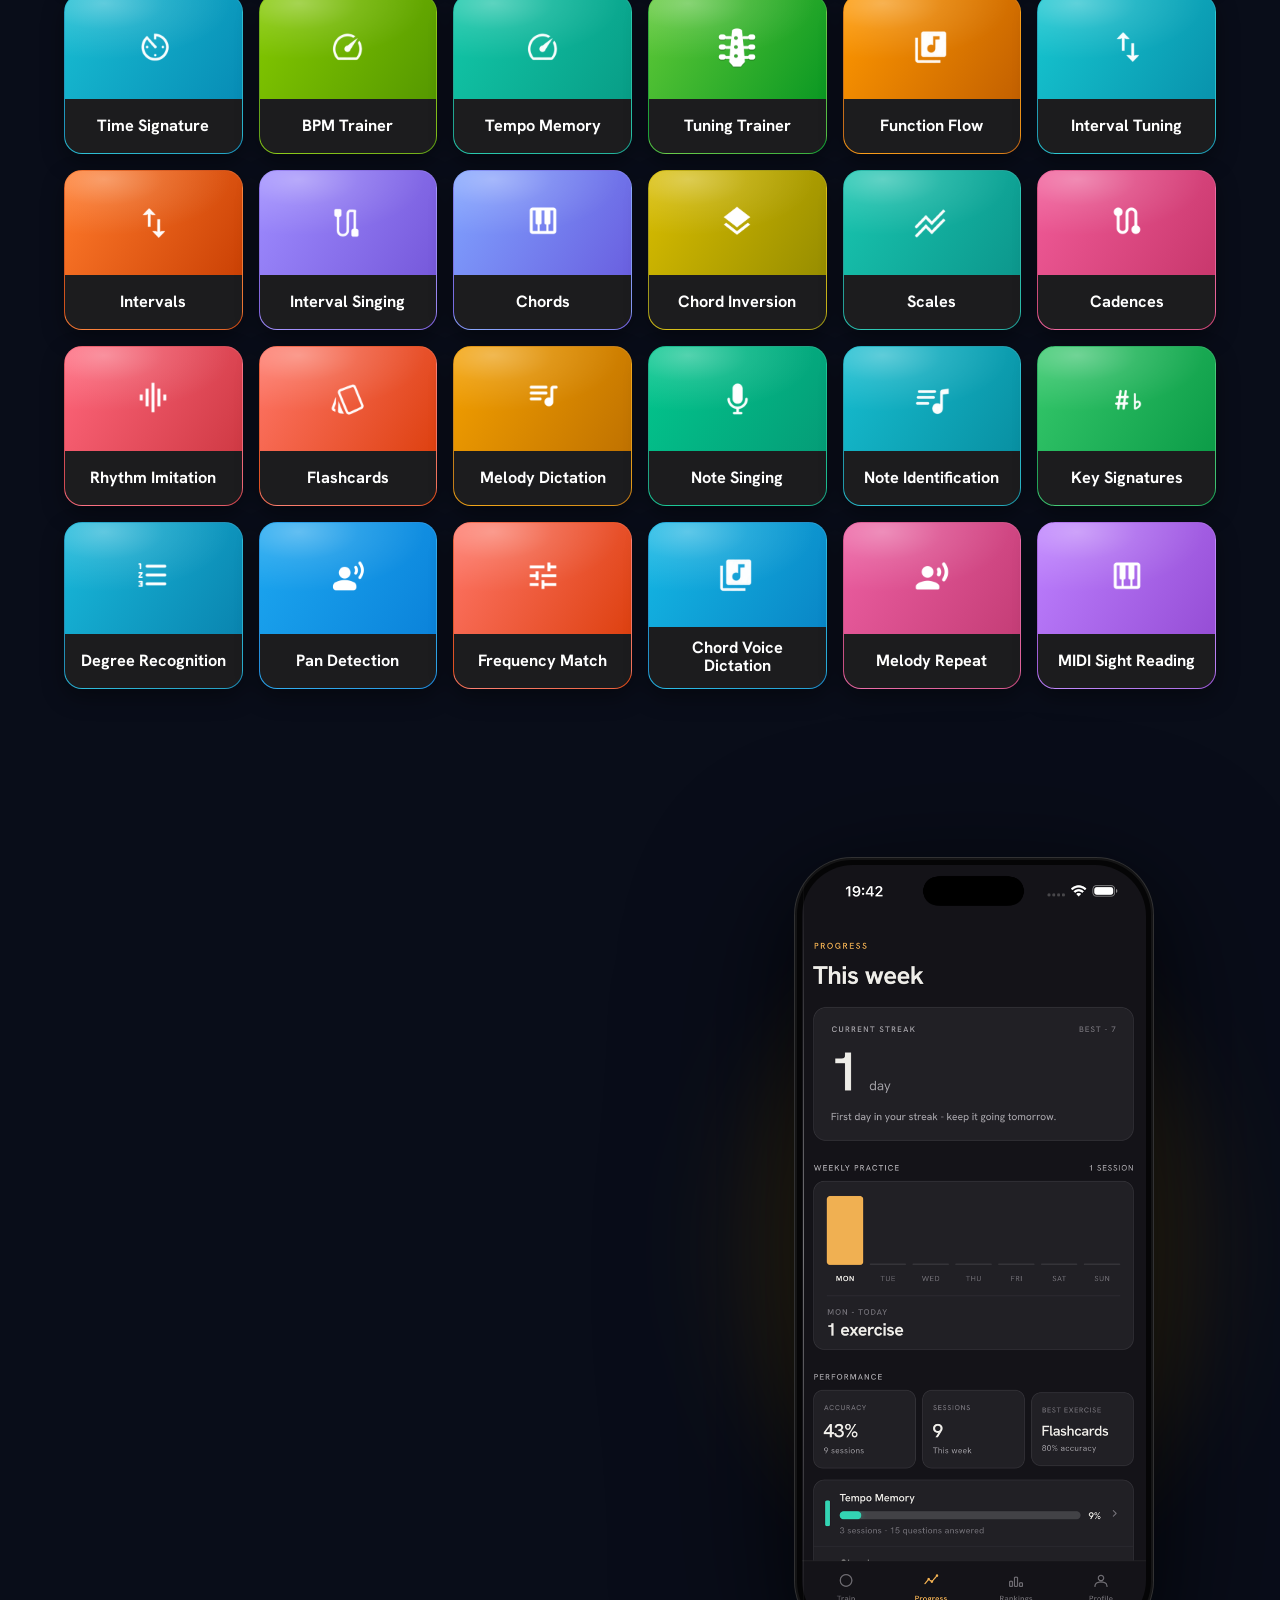
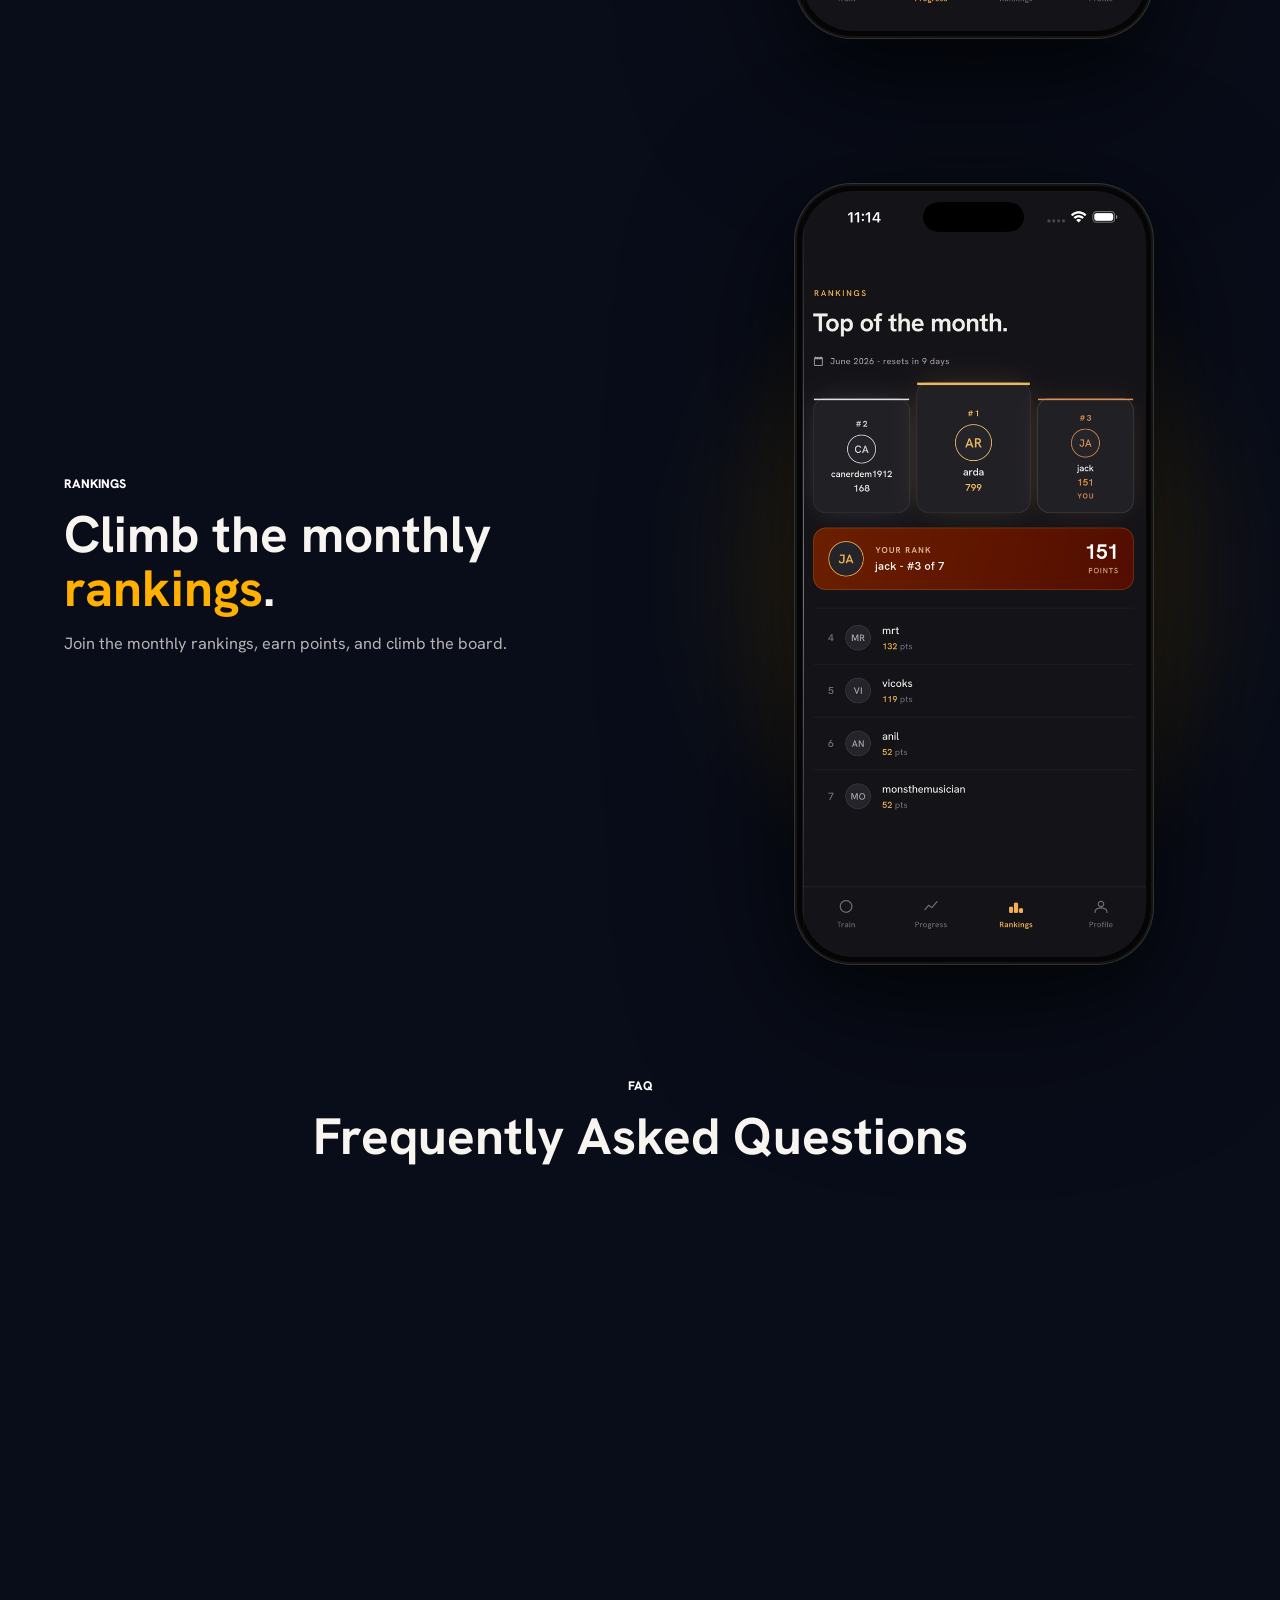
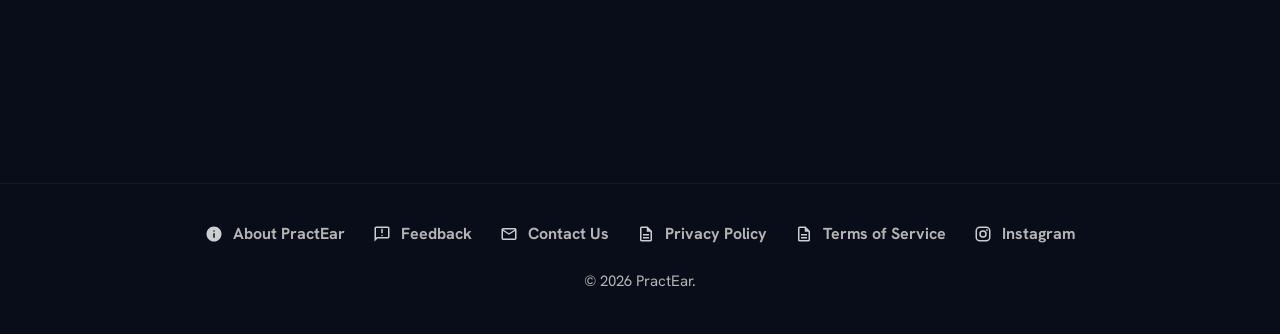
==== commit ca214097: "Use a single hero phone screenshot" ====
--- a/index.html
+++ b/index.html
@@ -62,10 +62,8 @@
         <div class="hero-showcase" aria-hidden="true">
           <div class="phone-stage hero-phone-stage">
             <div class="phone-shell hero-phone-preview">
-              <div class="phone-screen phone-carousel">
-                <img class="phone-shot carousel-shot shot-one" src="assets/screen-exercises-1.png" alt="">
-                <img class="phone-shot carousel-shot shot-two" src="assets/screen-exercises-2.png" alt="">
-                <img class="phone-shot carousel-shot shot-three" src="assets/screen-exercises-3.png" alt="">
+              <div class="phone-screen">
+                <img class="phone-shot" src="assets/screen-exercises-1.png" alt="">
               </div>
             </div>
           </div>
--- a/styles.css
+++ b/styles.css
@@ -398,25 +398,6 @@
   object-fit: cover;
 }
 
-.carousel-shot {
-  position: absolute;
-  inset: 0;
-  opacity: 0;
-  animation: phone-carousel 15s ease-in-out infinite;
-}
-
-.carousel-shot.shot-one {
-  animation-delay: 0s;
-}
-
-.carousel-shot.shot-two {
-  animation-delay: 5s;
-}
-
-.carousel-shot.shot-three {
-  animation-delay: 10s;
-}
-
 .hero-phone-stage {
   max-width: 380px;
 }
@@ -920,12 +901,6 @@
   transform: translateY(0);
 }
 
-@keyframes phone-carousel {
-  0% { opacity: 0; }
-  6%, 29% { opacity: 1; }
-  35%, 100% { opacity: 0; }
-}
-
 @keyframes hero-rise {
   from { opacity: 0; transform: translateY(20px); }
   to { opacity: 1; transform: translateY(0); }
@@ -1268,14 +1243,9 @@
 
   .phone-stage,
   .phone-stage::before,
-  .carousel-shot,
   .hero-copy > * {
     opacity: 1;
     animation: none;
-  }
-
-  .carousel-shot.shot-one {
-    opacity: 1;
   }
 
   .js .reveal-target {
